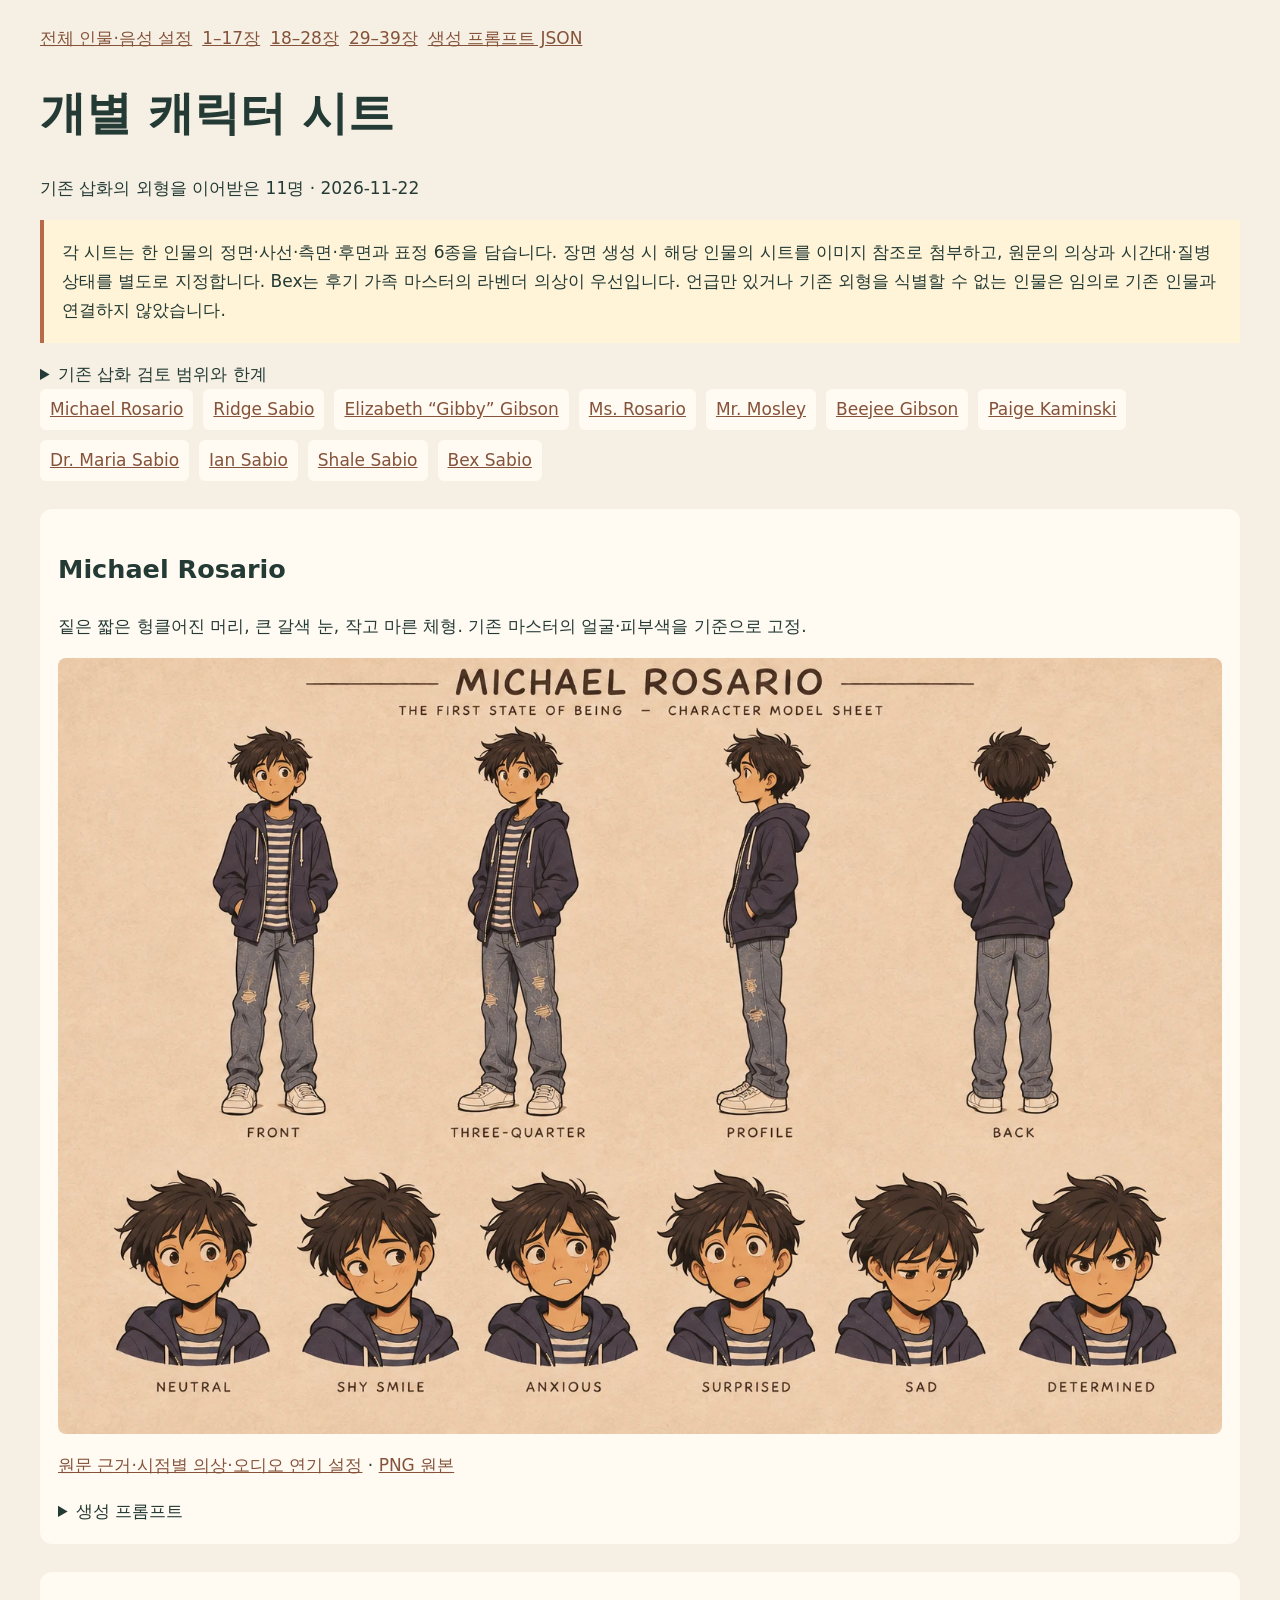
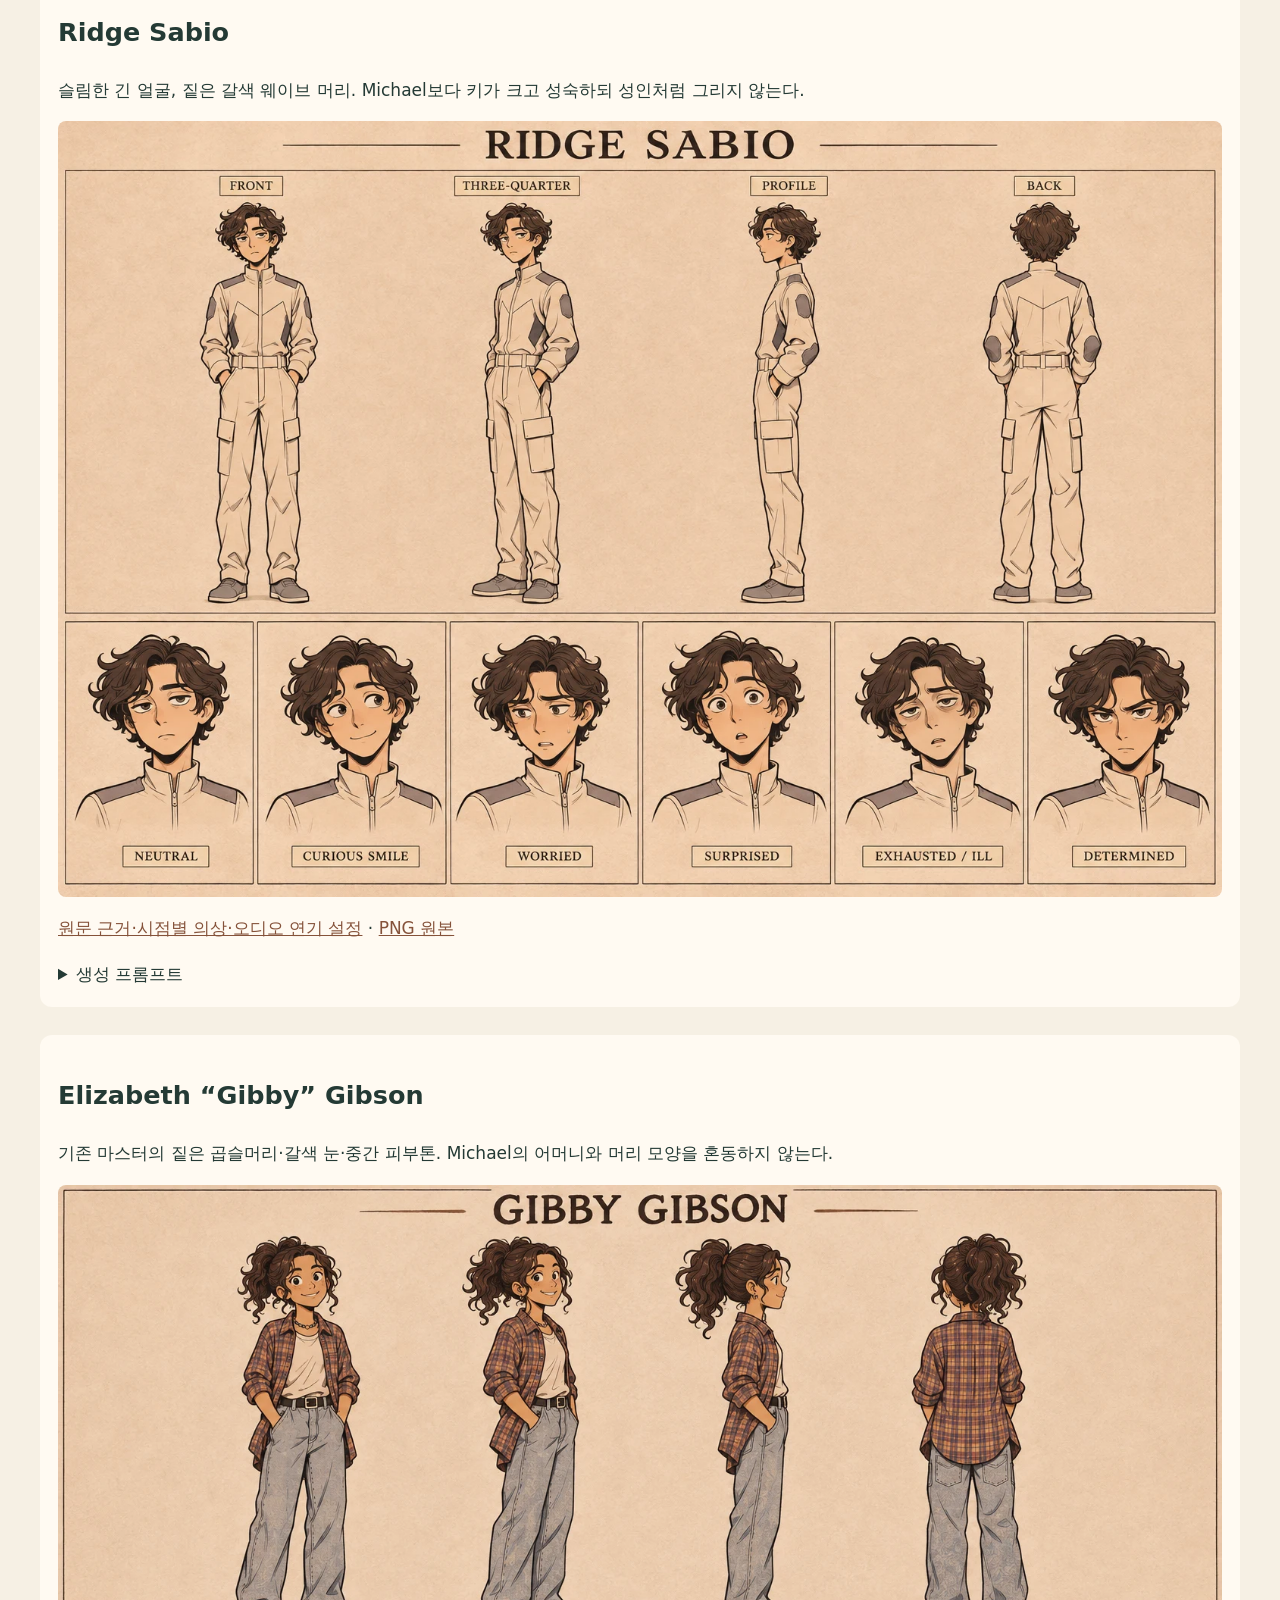
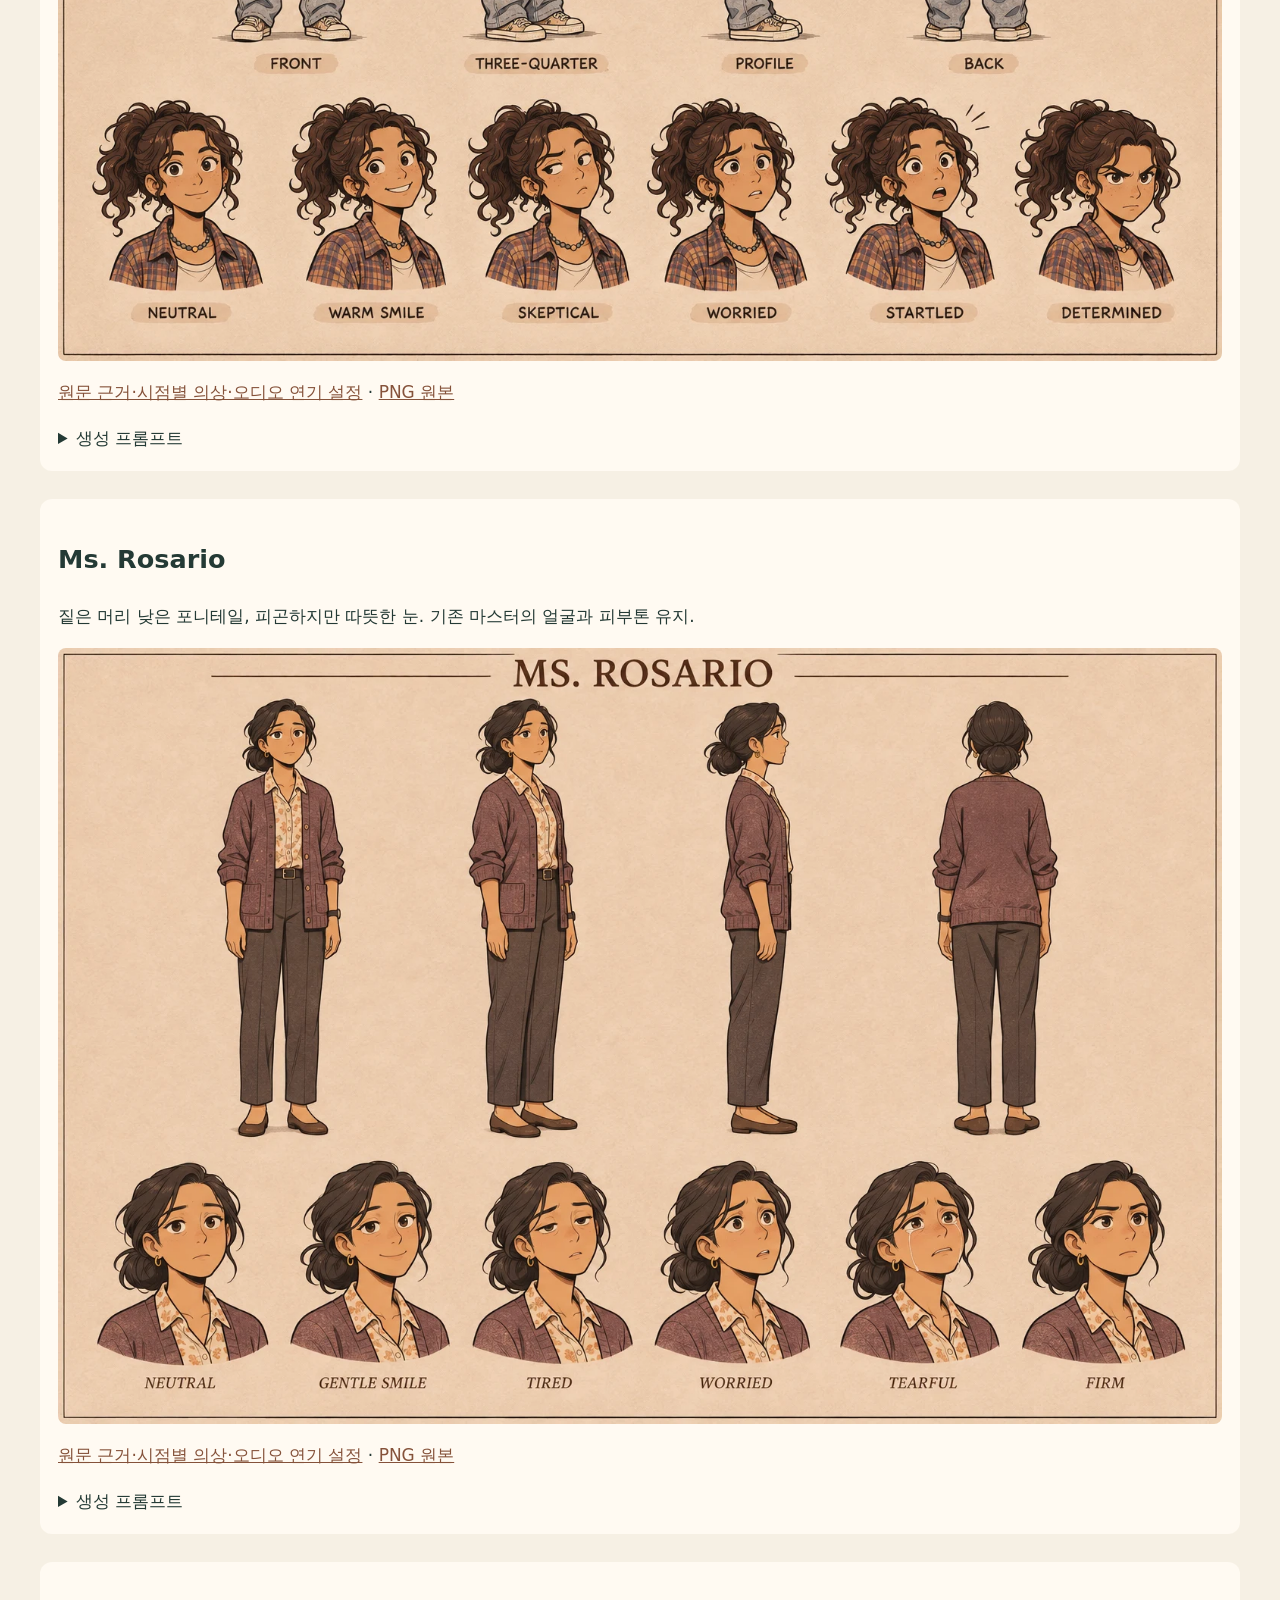
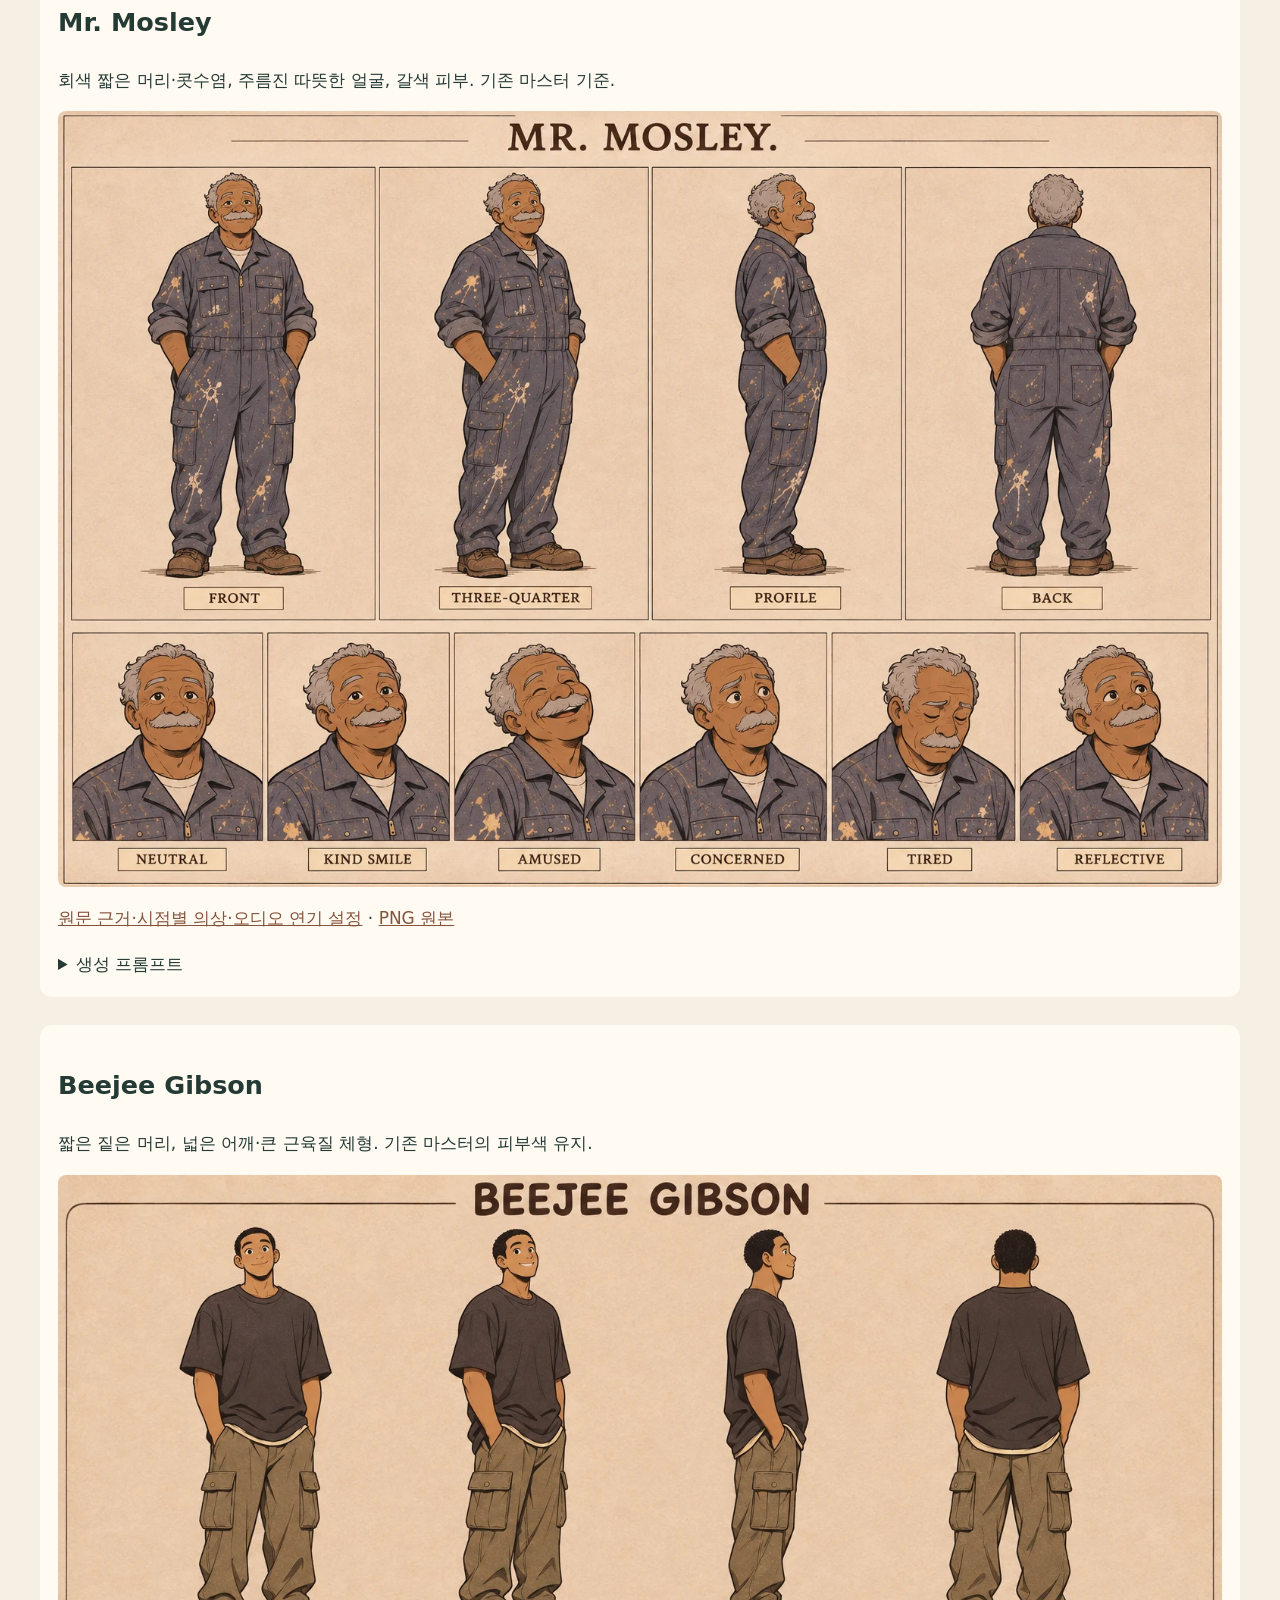
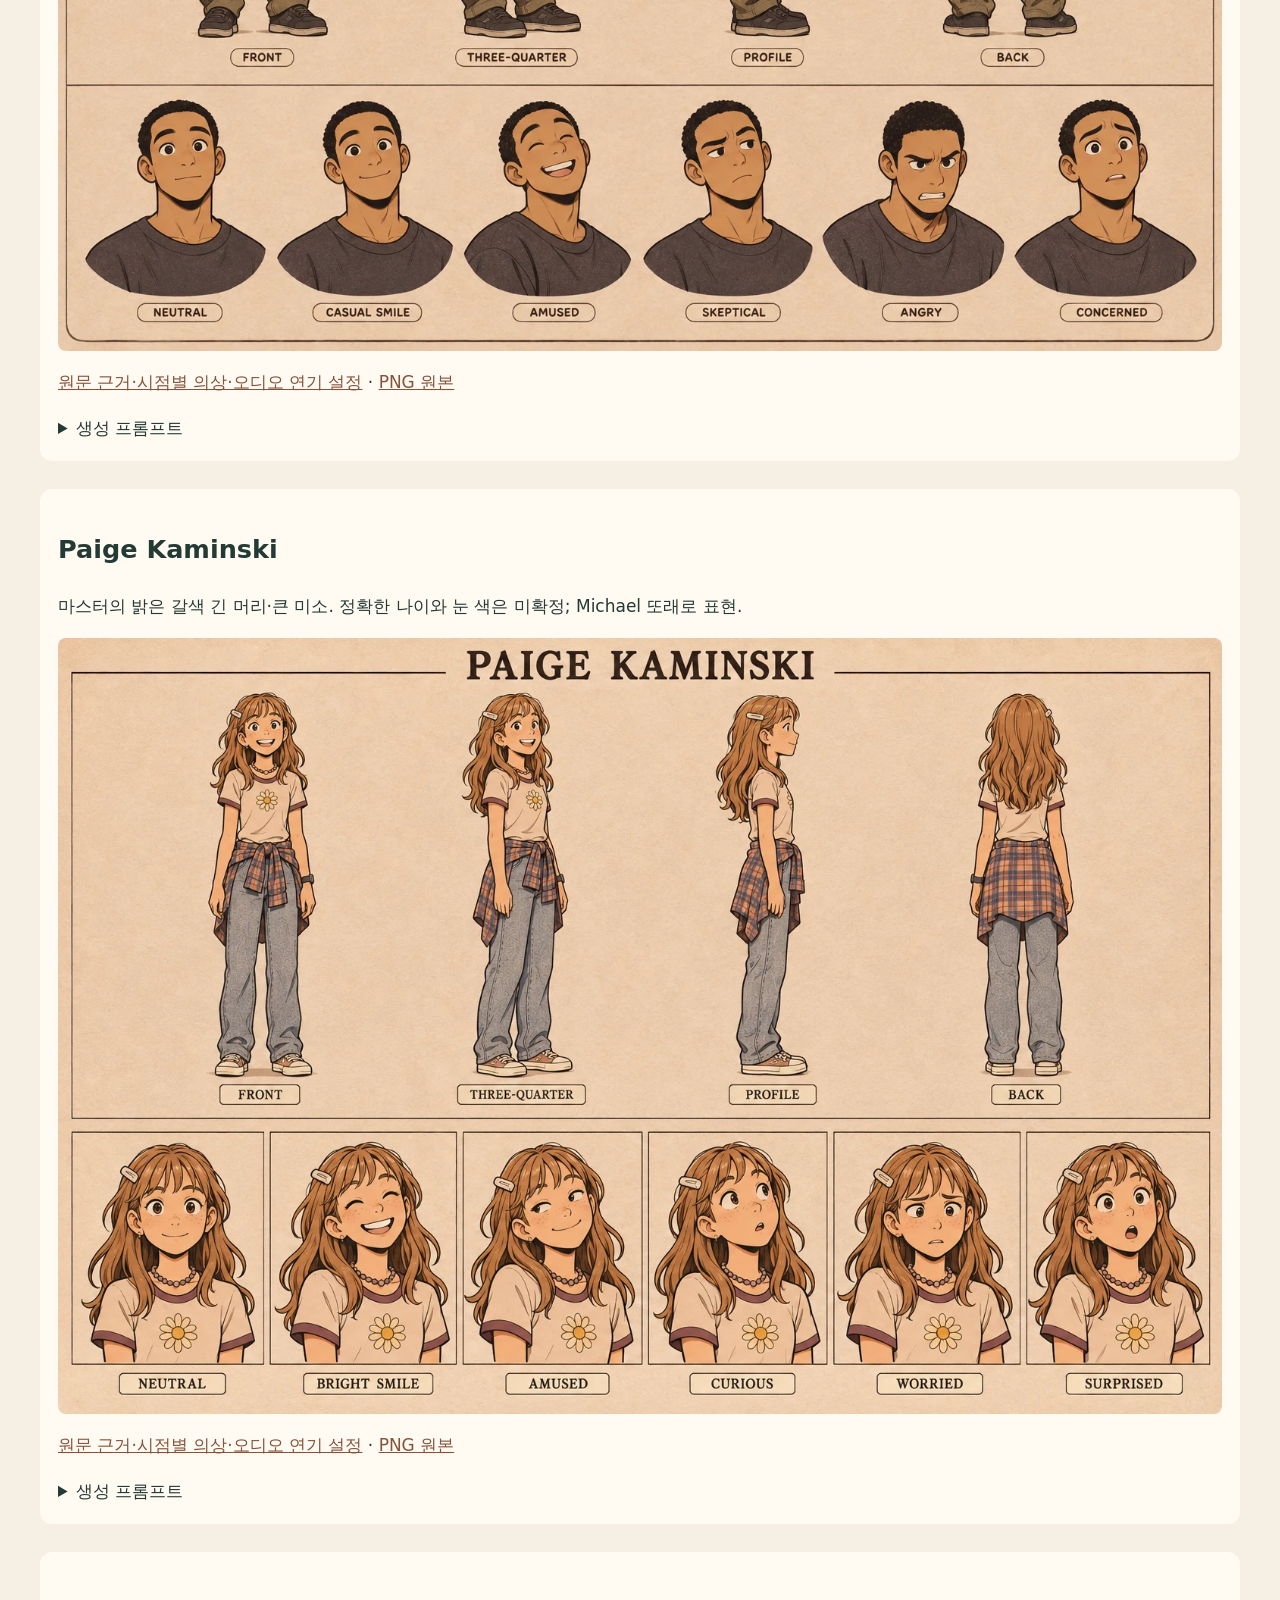
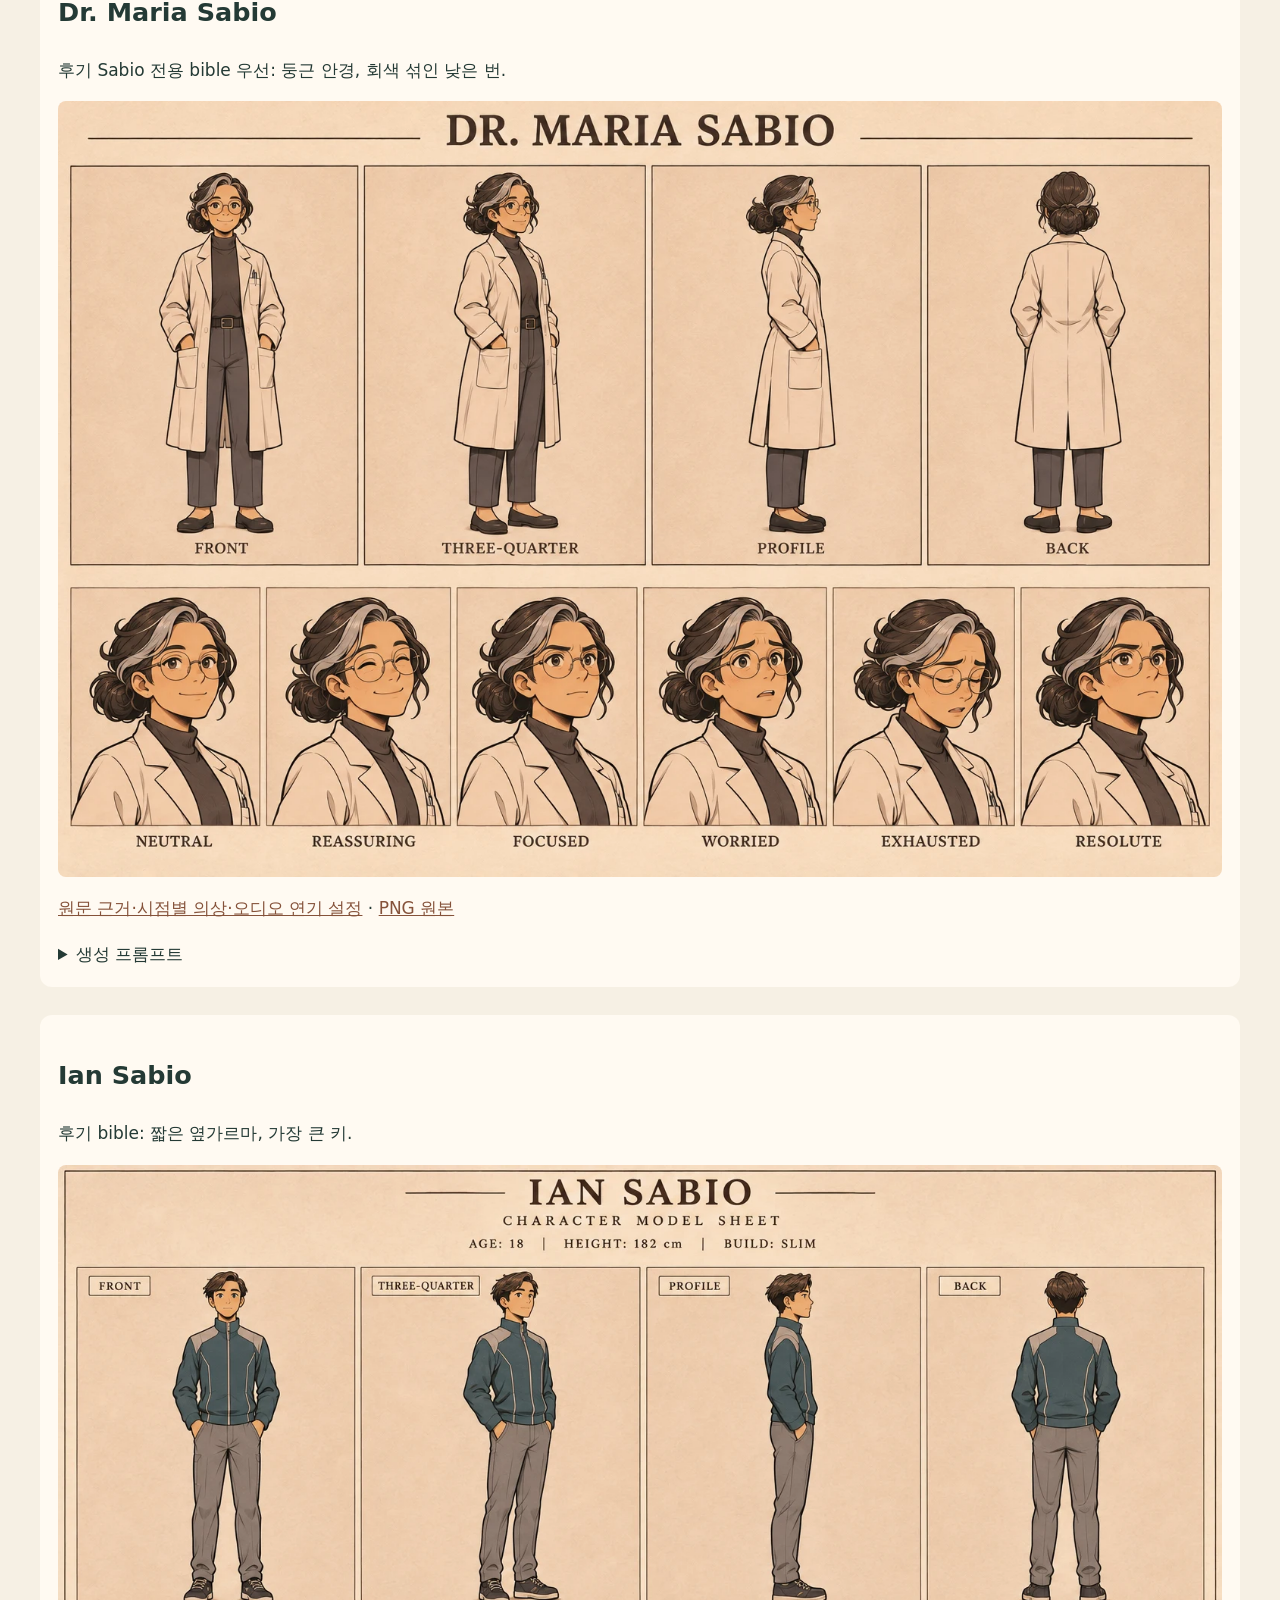
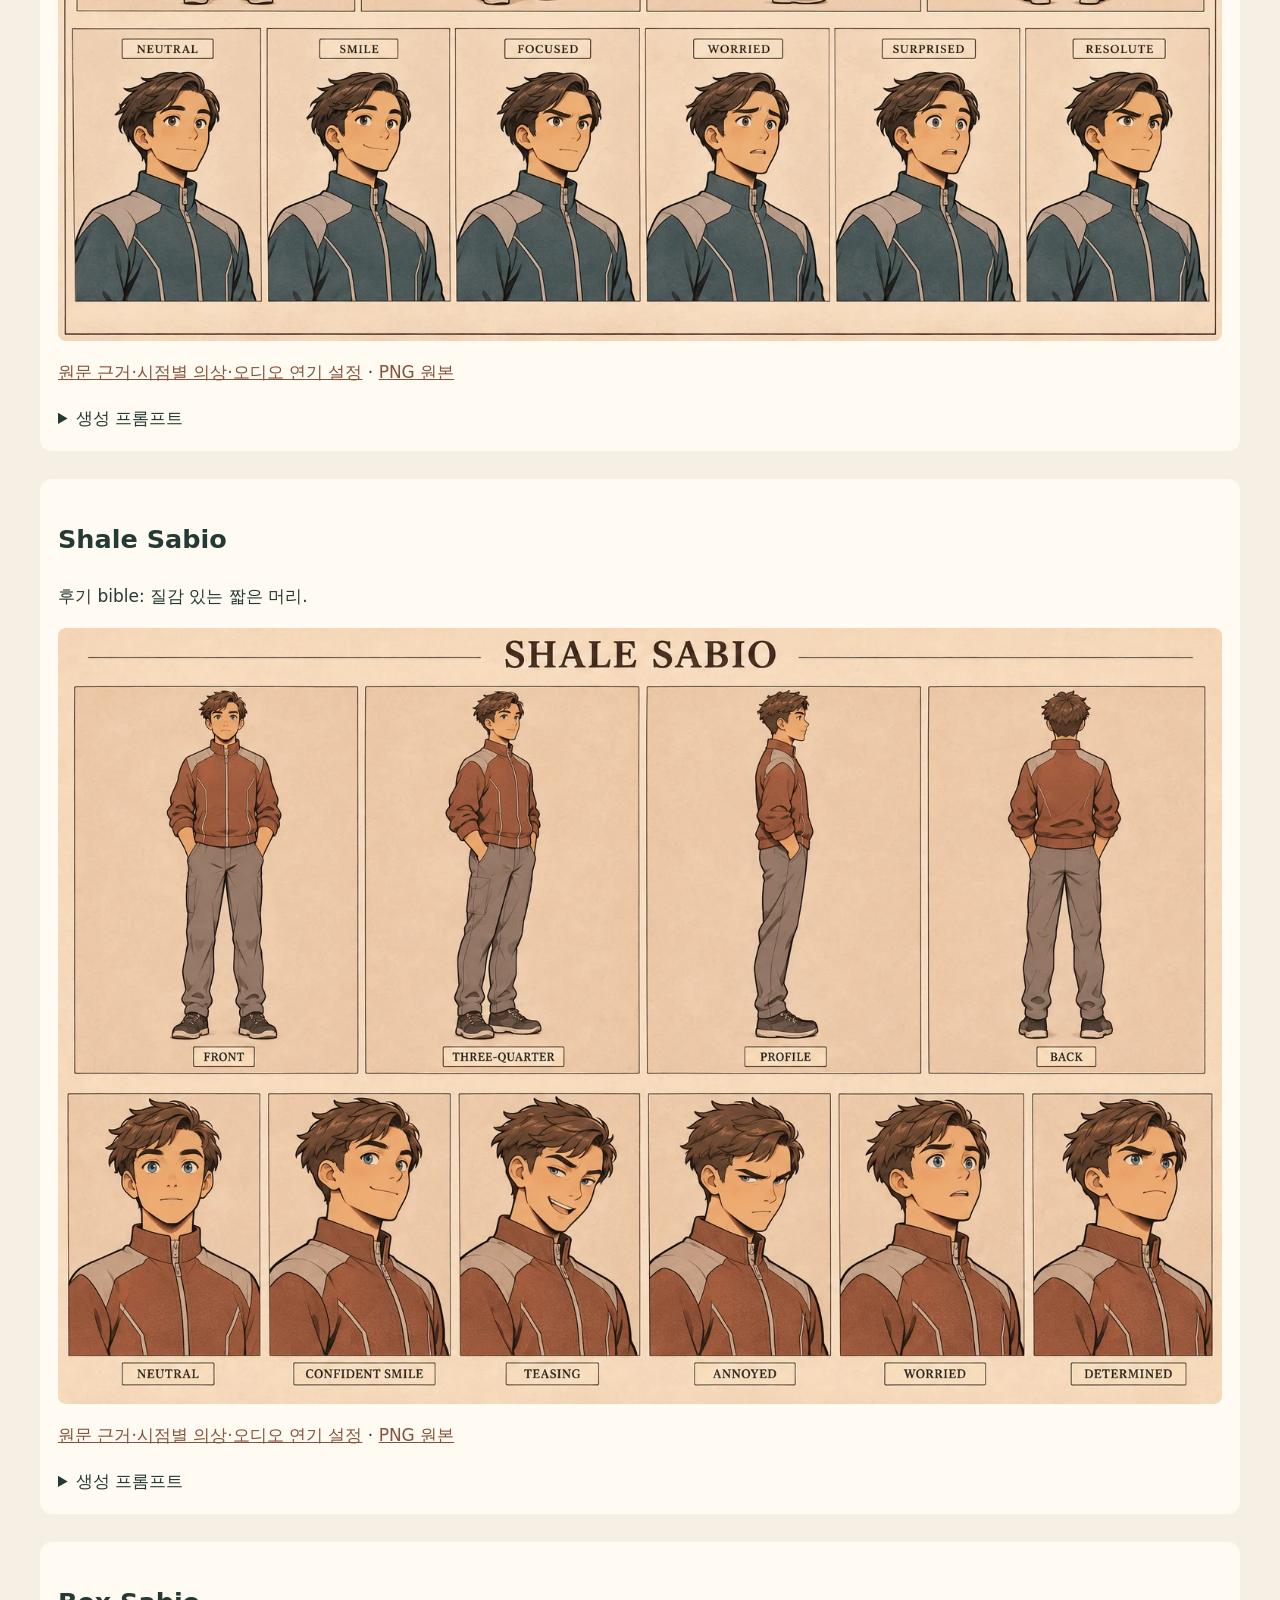
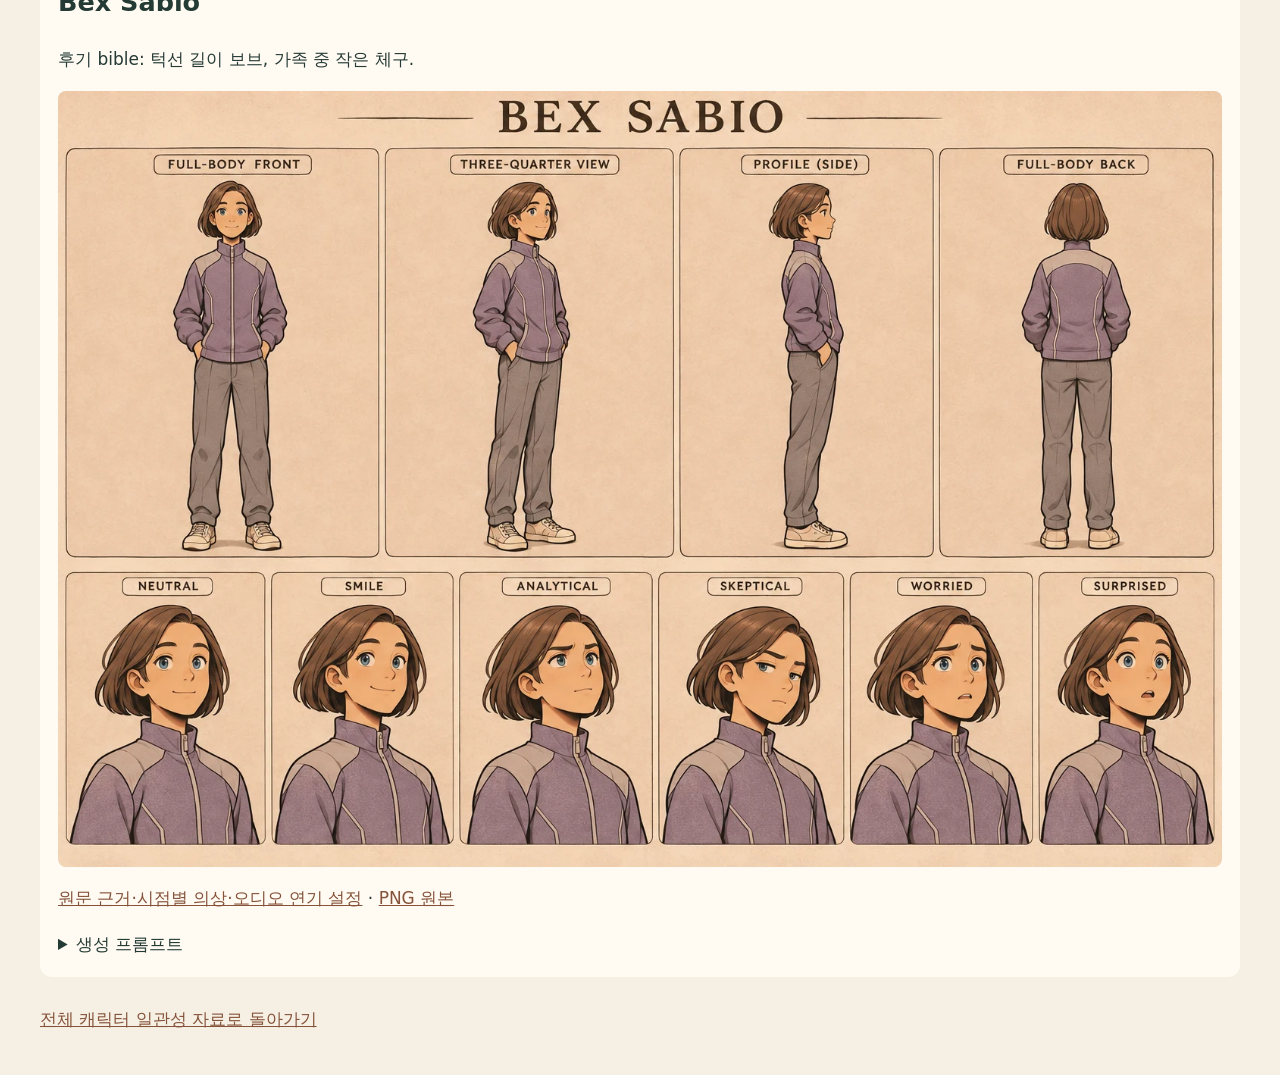
==== character-sheets.html @ 2f2772e2 "Add individual visual reference sheets for established illustrated cast" ====
<!doctype html><html lang="ko"><head><meta charset="utf-8"><meta name="viewport" content="width=device-width,initial-scale=1"><title>개별 캐릭터 시트 · The First State of Being</title><style>body{margin:0;background:#f6f0e4;color:#243a35;font:17px/1.7 system-ui,sans-serif}main{max-width:1200px;margin:auto;padding:24px 18px}nav{display:flex;flex-wrap:wrap;gap:10px}a{color:#85523a}h1{font-size:clamp(28px,5vw,46px);line-height:1.3}.notice{background:#fff4d7;padding:18px;border-left:4px solid #b76a49}.index a{padding:6px 10px;background:#fffaf2;border-radius:6px}article{margin:28px 0;padding:18px;background:#fffaf2;border-radius:12px;scroll-margin-top:20px}img{display:block;width:100%;height:auto;border-radius:8px}pre{white-space:pre-wrap;overflow-wrap:anywhere;font:14px/1.7 monospace}summary{cursor:pointer}article p{max-width:80ch}</style></head><body><main><nav><a href="characters.html">전체 인물·음성 설정</a><a href="index.html">1–17장</a><a href="https://kingspledu.github.io/the-first-state-of-being-18-28-reader/">18–28장</a><a href="https://kingspledu.github.io/the-first-state-of-being-29-38-reader/">29–39장</a><a href="character-sheets.json">생성 프롬프트 JSON</a></nav><h1>개별 캐릭터 시트</h1><p>기존 삽화의 외형을 이어받은 11명 · 2026-11-22</p><p class="notice">각 시트는 한 인물의 정면·사선·측면·후면과 표정 6종을 담습니다. 장면 생성 시 해당 인물의 시트를 이미지 참조로 첨부하고, 원문의 의상과 시간대·질병 상태를 별도로 지정합니다. Bex는 후기 가족 마스터의 라벤더 의상이 우선입니다. 언급만 있거나 기존 외형을 식별할 수 없는 인물은 임의로 기존 인물과 연결하지 않았습니다.</p><details><summary>기존 삽화 검토 범위와 한계</summary><p>18–28장과29–39장 자산의 그리드·마스터·개별 PNG를 축소 모음으로 검토하고, 9인 마스터와 Sabio 가족 마스터를 원본으로 확인했습니다. 작은 패널의 모든 세부와 원문 삽입 위치를 전수 검수했다는 뜻은 아닙니다. 이 페이지는 식별 가능한 기존 11명의 외형 기준을 정리합니다. 41개 인물/역할 전체의 이미지 시트가 완성된 것은 아닙니다.</p></details><nav class="index"><a href="#michael">Michael Rosario</a><a href="#ridge">Ridge Sabio</a><a href="#gibby">Elizabeth “Gibby” Gibson</a><a href="#rosario">Ms. Rosario</a><a href="#mosley">Mr. Mosley</a><a href="#beejee">Beejee Gibson</a><a href="#paige">Paige Kaminski</a><a href="#maria">Dr. Maria Sabio</a><a href="#ian">Ian Sabio</a><a href="#shale">Shale Sabio</a><a href="#bex">Bex Sabio</a></nav><article id="michael"><h2>Michael Rosario</h2><p>짙은 짧은 헝클어진 머리, 큰 갈색 눈, 작고 마른 체형. 기존 마스터의 얼굴·피부색을 기준으로 고정.</p><a href="assets/character-sheets/michael-v1.png"><img src="assets/character-sheets/michael-v1.webp" alt="Michael Rosario 캐릭터 시트" width="1536" height="1024" loading="lazy"></a><p><a href="characters.html#michael">원문 근거·시점별 의상·오디오 연기 설정</a> · <a href="assets/character-sheets/michael-v1.png">PNG 원본</a></p><details><summary>생성 프롬프트</summary><pre>Create an individual production CHARACTER MODEL SHEET for MICHAEL ROSARIO from The First State of Being. Reference image is the EXISTING illustrated cast master: copy ONLY the boy at top left, preserving exactly his face, warm skin tone, messy short dark brown hair, large brown eyes, small slim 12-year-old proportions, navy open hoodie over cream/navy horizontal striped tee, worn blue jeans and white sneakers. Do not copy any other character. Warm paper background, clear rounded dark ink lines, restrained warm pastel graphic novel colors, subtle paper grain exactly matching reference, no photorealism. Landscape professional sheet: upper row four equally scaled FULL BODY turnaround views front, three-quarter, profile, back; lower row six head expressions neutral, shy smile, anxious, surprised, sad, determined. Same single boy consistent across all ten drawings; keep all feet and hair inside canvas, ample margins. Small accurate heading MICHAEL ROSARIO and small view labels only. No story scenes, no speech balloons, no other person, no props obscuring anatomy. Clean separated layout without grid lines crossing figures.</pre></details></article><article id="ridge"><h2>Ridge Sabio</h2><p>슬림한 긴 얼굴, 짙은 갈색 웨이브 머리. Michael보다 키가 크고 성숙하되 성인처럼 그리지 않는다.</p><a href="assets/character-sheets/ridge-v1.png"><img src="assets/character-sheets/ridge-v1.webp" alt="Ridge Sabio 캐릭터 시트" width="1536" height="1024" loading="lazy"></a><p><a href="characters.html#ridge">원문 근거·시점별 의상·오디오 연기 설정</a> · <a href="assets/character-sheets/ridge-v1.png">PNG 원본</a></p><details><summary>생성 프롬프트</summary><pre>Individual character model sheet RIDGE SABIO. Reference image cast master: ONLY top middle boy is Ridge. Preserve his exact long narrow teenage face, brown eyes, wavy dark brown ear-length hair, slim16-year-old172cm proportions and warm light skin. Cream high-neck zipped future jumpsuit with dark grey shoulder and elbow patches, belt and cargo pockets, simple grey shoes. Match reference warm paper ink/pastel graphic novel style. Landscape sheet, four full body front/three-quarter/profile/back views across top all same scale entire feet visible; six bust expressions neutral, curious smile, worried, surprised, exhausted/ill, determined below. Same single character in all views. Heading RIDGE SABIO, small view labels. No other people, no props, ample clear margins, no lines crossing drawings. Do not copy Michael's small child's face. Ill expression changes pallor/eyelids only not facial structure.</pre></details></article><article id="gibby"><h2>Elizabeth “Gibby” Gibson</h2><p>기존 마스터의 짙은 곱슬머리·갈색 눈·중간 피부톤. Michael의 어머니와 머리 모양을 혼동하지 않는다.</p><a href="assets/character-sheets/gibby-v1.png"><img src="assets/character-sheets/gibby-v1.webp" alt="Elizabeth “Gibby” Gibson 캐릭터 시트" width="1536" height="1024" loading="lazy"></a><p><a href="characters.html#gibby">원문 근거·시점별 의상·오디오 연기 설정</a> · <a href="assets/character-sheets/gibby-v1.png">PNG 원본</a></p><details><summary>생성 프롬프트</summary><pre>Individual character model sheet ELIZABETH 'GIBBY' GIBSON. Reference cast master: use ONLY top-right girl. Preserve exact warm medium tan skin, brown eyes, dark voluminous curly high ponytail with loose face framing curls,16-year-old slim teenage proportions, friendly expressive face. Rust/brown plaid open overshirt rolled sleeves over cream tee, high-waisted blue jeans black belt, small beaded necklace and small earrings, simple canvas shoes. Same reference warm paper clean dark ink pastel middle-grade graphic novel style. Landscape sheet upper row4full body views FRONT,THREE-QUARTER,PROFILE,BACK all at same scale feet fully visible. Lower row6bust expressions NEUTRAL,WARM SMILE,SKEPTICAL,WORRIED,STARTLED,DETERMINED. Same single person consistent across all views. Heading GIBBY GIBSON. No other people/story scenes, ample margins, no grid lines crossing bodies. Don't give her Rosario's low bun or Paige's straight hair.</pre></details></article><article id="rosario"><h2>Ms. Rosario</h2><p>짙은 머리 낮은 포니테일, 피곤하지만 따뜻한 눈. 기존 마스터의 얼굴과 피부톤 유지.</p><a href="assets/character-sheets/rosario-v1.png"><img src="assets/character-sheets/rosario-v1.webp" alt="Ms. Rosario 캐릭터 시트" width="1536" height="1024" loading="lazy"></a><p><a href="characters.html#rosario">원문 근거·시점별 의상·오디오 연기 설정</a> · <a href="assets/character-sheets/rosario-v1.png">PNG 원본</a></p><details><summary>생성 프롬프트</summary><pre>Individual production character model sheet MS. ROSARIO. Use ONLY middle-left mother in reference cast master. Exact same warm skin, dark hair low loose bun with swept strands, warm tired brown eyes, gentle slender adult face, small gold hoop earrings, burgundy cardigan rolled sleeves over cream floral blouse, charcoal trousers black belt, practical brown flats. Preserve face and age, don't turn her elderly or into Gibby. Reference warm paper clear ink pastel graphic novel style. Landscape: top4full-body front,three-quarter,profile,back all same scale feet visible; bottom6head expressions neutral,gentle smile,tired,worried,tearful,firm. Same one person throughout. Heading MS. ROSARIO. Ample margins no overlapping drawings,no other people,no scene backgrounds.</pre></details></article><article id="mosley"><h2>Mr. Mosley</h2><p>회색 짧은 머리·콧수염, 주름진 따뜻한 얼굴, 갈색 피부. 기존 마스터 기준.</p><a href="assets/character-sheets/mosley-v1.png"><img src="assets/character-sheets/mosley-v1.webp" alt="Mr. Mosley 캐릭터 시트" width="1536" height="1024" loading="lazy"></a><p><a href="characters.html#mosley">원문 근거·시점별 의상·오디오 연기 설정</a> · <a href="assets/character-sheets/mosley-v1.png">PNG 원본</a></p><details><summary>생성 프롬프트</summary><pre>Individual character model sheet MR. MOSLEY. Use ONLY elderly man middle-center of reference cast master. Preserve exact warm brown skin, short curly grey hair, thick grey moustache, kindly lined round face, stocky older man's build. Grey-blue work coveralls rolled to forearms and scattered dried beige paint stains, practical brown work shoes. Same warm paper clean ink pastel middle-grade graphic novel style as reference. Landscape professional sheet top4full-body FRONT,THREE-QUARTER,PROFILE,BACK same scale feet visible; bottom6bust expressions NEUTRAL,KIND SMILE,AMUSED,CONCERNED,TIRED,REFLECTIVE. Same one man all views, consistent age face hair workwear. Heading MR. MOSLEY. No scene,no other people,no medical props,ample margins.</pre></details></article><article id="beejee"><h2>Beejee Gibson</h2><p>짧은 짙은 머리, 넓은 어깨·큰 근육질 체형. 기존 마스터의 피부색 유지.</p><a href="assets/character-sheets/beejee-v1.png"><img src="assets/character-sheets/beejee-v1.webp" alt="Beejee Gibson 캐릭터 시트" width="1536" height="1024" loading="lazy"></a><p><a href="characters.html#beejee">원문 근거·시점별 의상·오디오 연기 설정</a> · <a href="assets/character-sheets/beejee-v1.png">PNG 원본</a></p><details><summary>생성 프롬프트</summary><pre>Individual character model sheet BEEJEE GIBSON. Copy ONLY middle-right young man in reference cast master:19-year-old broad muscular build, medium brown skin, short very dark close-cut hair, brown eyes, strong neck, friendly rounded face. Oversized charcoal T-shirt with cream undershirt hem, olive cargo pants, dark casual shoes. Preserve exact existing illustration face and proportions; must be broader than slim Ridge. Same warm paper clear rounded ink pastel graphic novel style. Landscape upper4full-body front,three-quarter,profile,back same scale feet visible; lower6bust expressions neutral,casual smile,amused,skeptical,angry,concerned. One identical character across all views. Heading BEEJEE GIBSON,small view labels,ample margins,no other people,no story background.</pre></details></article><article id="paige"><h2>Paige Kaminski</h2><p>마스터의 밝은 갈색 긴 머리·큰 미소. 정확한 나이와 눈 색은 미확정; Michael 또래로 표현.</p><a href="assets/character-sheets/paige-v1.png"><img src="assets/character-sheets/paige-v1.webp" alt="Paige Kaminski 캐릭터 시트" width="1536" height="1024" loading="lazy"></a><p><a href="characters.html#paige">원문 근거·시점별 의상·오디오 연기 설정</a> · <a href="assets/character-sheets/paige-v1.png">PNG 원본</a></p><details><summary>생성 프롬프트</summary><pre>Individual character model sheet PAIGE KAMINSKI. Use ONLY bottom-left girl in reference cast master. Preserve exact freckled light warm skin, long light-brown hair with bangs and small pale hair clip, large eyes, cheerful open smile, slender young seventh-grade proportions (Michael's peer; NOT adult). Cream daisy ringer T-shirt with burgundy collar/sleeve edges, checked shirt tied round waist, blue jeans,beaded necklace,simple canvas shoes. Reference warm paper clear ink pastel graphic novel style. Landscape upper4full-body front,three-quarter,profile,back same scale feet visible; lower6bust neutral,bright smile,amused,curious,worried,surprised. Same one girl throughout. Heading PAIGE KAMINSKI small labels ample margins,no other person,no story background. Don't give her Gibby's curly ponytail.</pre></details></article><article id="maria"><h2>Dr. Maria Sabio</h2><p>후기 Sabio 전용 bible 우선: 둥근 안경, 회색 섞인 낮은 번.</p><a href="assets/character-sheets/maria-v1.png"><img src="assets/character-sheets/maria-v1.webp" alt="Dr. Maria Sabio 캐릭터 시트" width="1536" height="1024" loading="lazy"></a><p><a href="characters.html#maria">원문 근거·시점별 의상·오디오 연기 설정</a> · <a href="assets/character-sheets/maria-v1.png">PNG 원본</a></p><details><summary>생성 프롬프트</summary><pre>Individual production character model sheet DR. MARIA SABIO. Reference is existing Sabio family master: copy ONLY top row Maria. Exactly preserve52-year-old slender162cm adult woman,warm light skin,brown eyes,round thin glasses,dark brown hair with distinctive grey forelock in low bun,lined gentle academic face. White lab coat over charcoal turtleneck,grey trousers black belt,black flats. Same warm paper ink pastel graphic novel style. Landscape upper4full-body FRONT,THREE-QUARTER,PROFILE,BACK at same scale feet visible; lower6bust NEUTRAL,REASSURING,FOCUSED,WORRIED,EXHAUSTED,RESOLUTE. Same single woman all views. Heading DR. MARIA SABIO. Keep glasses and grey streak all views,don't borrow Ms.Rosario face. No other people,no scene,ample margins.</pre></details></article><article id="ian"><h2>Ian Sabio</h2><p>후기 bible: 짧은 옆가르마, 가장 큰 키.</p><a href="assets/character-sheets/ian-v1.png"><img src="assets/character-sheets/ian-v1.webp" alt="Ian Sabio 캐릭터 시트" width="1536" height="1024" loading="lazy"></a><p><a href="characters.html#ian">원문 근거·시점별 의상·오디오 연기 설정</a> · <a href="assets/character-sheets/ian-v1.png">PNG 원본</a></p><details><summary>생성 프롬프트</summary><pre>Individual production character model sheet IAN SABIO. Reference family master: use ONLY SECOND ROW young man. Preserve exact18-year-old182cm tall slim build,light warm skin,brown eyes,short neatly side-parted brown hair,calm slender face. Teal high-neck zip research jacket with light grey shoulder panels,pale piping,grey trousers,dark low shoes. Same warm paper clean ink pastel graphic novel style. Landscape top4full-body FRONT,THREE-QUARTER,PROFILE,BACK same scale entire feet visible; bottom6bust NEUTRAL,SMILE,FOCUSED,WORRIED,SURPRISED,RESOLUTE. Same single Ian all10drawings,don't give him Ridge's longer waves or Shale's blue eyes/rust jacket. Heading IAN SABIO,small view labels,ample margins,no other people,no scene.</pre></details></article><article id="shale"><h2>Shale Sabio</h2><p>후기 bible: 질감 있는 짧은 머리.</p><a href="assets/character-sheets/shale-v1.png"><img src="assets/character-sheets/shale-v1.webp" alt="Shale Sabio 캐릭터 시트" width="1536" height="1024" loading="lazy"></a><p><a href="characters.html#shale">원문 근거·시점별 의상·오디오 연기 설정</a> · <a href="assets/character-sheets/shale-v1.png">PNG 원본</a></p><details><summary>생성 프롬프트</summary><pre>Individual production character model sheet SHALE SABIO. Reference Sabio family master: copy ONLY THIRD ROW young man. Preserve exact17-year-old181cm slim teenage build,warm light skin,BLUE eyes,short textured tousled brown hair,more energetic angular face than Ian. Rust orange high-neck zipped research jacket lightgrey shoulder panels/piping,grey trousers,dark shoes. Same existing warm paper clean ink pastel graphic novel style. Landscape upper4full-body front,three-quarter,profile,back at same scale all feet visible; lower6bust neutral,confident smile,teasing,annoyed,worried,determined. Heading SHALE SABIO smalllabels amplemargins,no other people,no scenes. Same one person across all views. Don't turn hair into Ridge's long waves or eyesbrown or jacket teal.</pre></details></article><article id="bex"><h2>Bex Sabio</h2><p>후기 bible: 턱선 길이 보브, 가족 중 작은 체구.</p><a href="assets/character-sheets/bex-v1.png"><img src="assets/character-sheets/bex-v1.webp" alt="Bex Sabio 캐릭터 시트" width="1536" height="1024" loading="lazy"></a><p><a href="characters.html#bex">원문 근거·시점별 의상·오디오 연기 설정</a> · <a href="assets/character-sheets/bex-v1.png">PNG 원본</a></p><details><summary>생성 프롬프트</summary><pre>Individual production character model sheet BEX SABIO. Reference Sabio family master: copy ONLY FOURTH/BOTTOM ROW character. Preserve exact14-year-old148cm small slender nonbinary teenager,light warm skin,BLUE eyes,chin-length straight brown bob parted to side,soft youthful face. Lavender high-neck zip research jacket with light grey shoulder panels,pale piping,grey trousers,cream low sneakers. Same reference warm paper rounded dark ink pastel graphic novel style. Landscape top4full-body FRONT,THREE-QUARTER,PROFILE,BACK same scale all feet visible; bottom6bust NEUTRAL,SMILE,ANALYTICAL,SKEPTICAL,WORRIED,SURPRISED. Same one person across all views,don't adultify,don't add gender stereotypes,don't substitute early white jumpsuit. Heading BEX SABIO,small view labels,ample margins,no other people or scenes.</pre></details></article><p><a href="characters.html">전체 캐릭터 일관성 자료로 돌아가기</a></p></main></body></html>
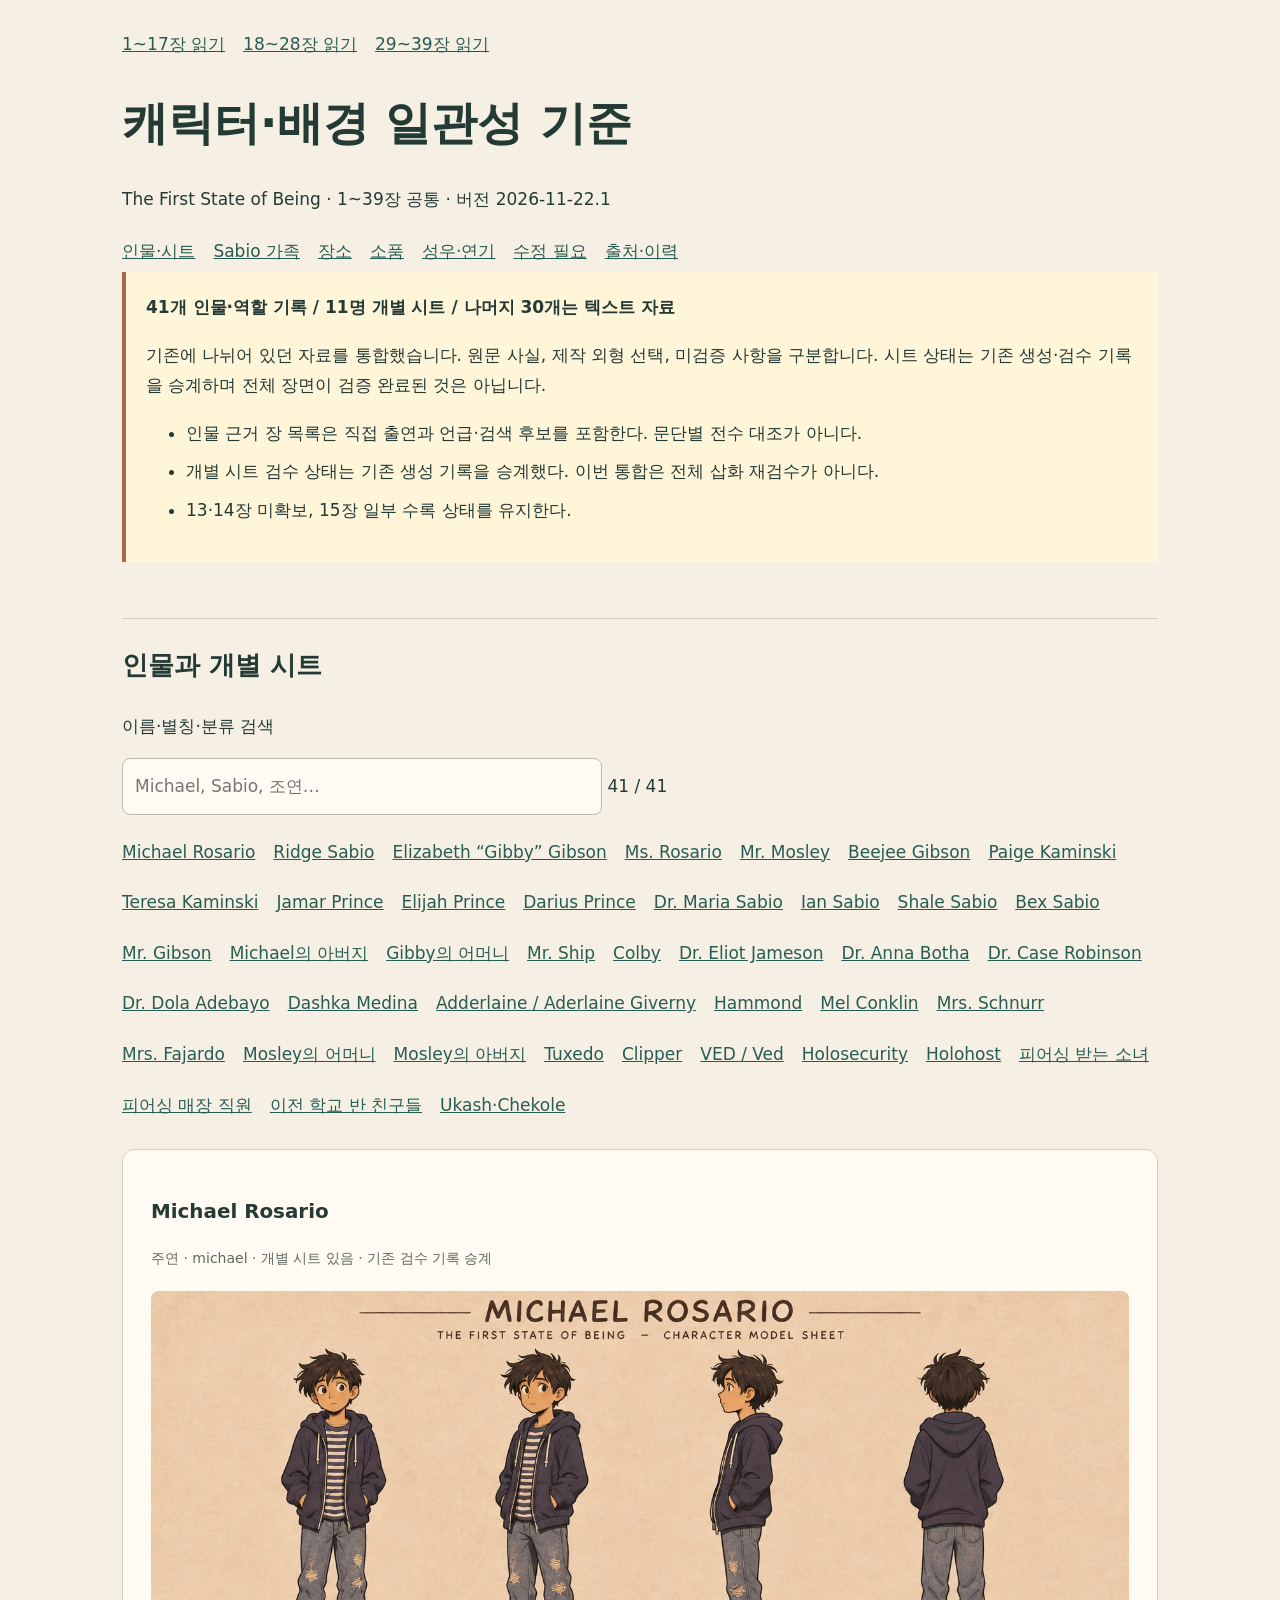
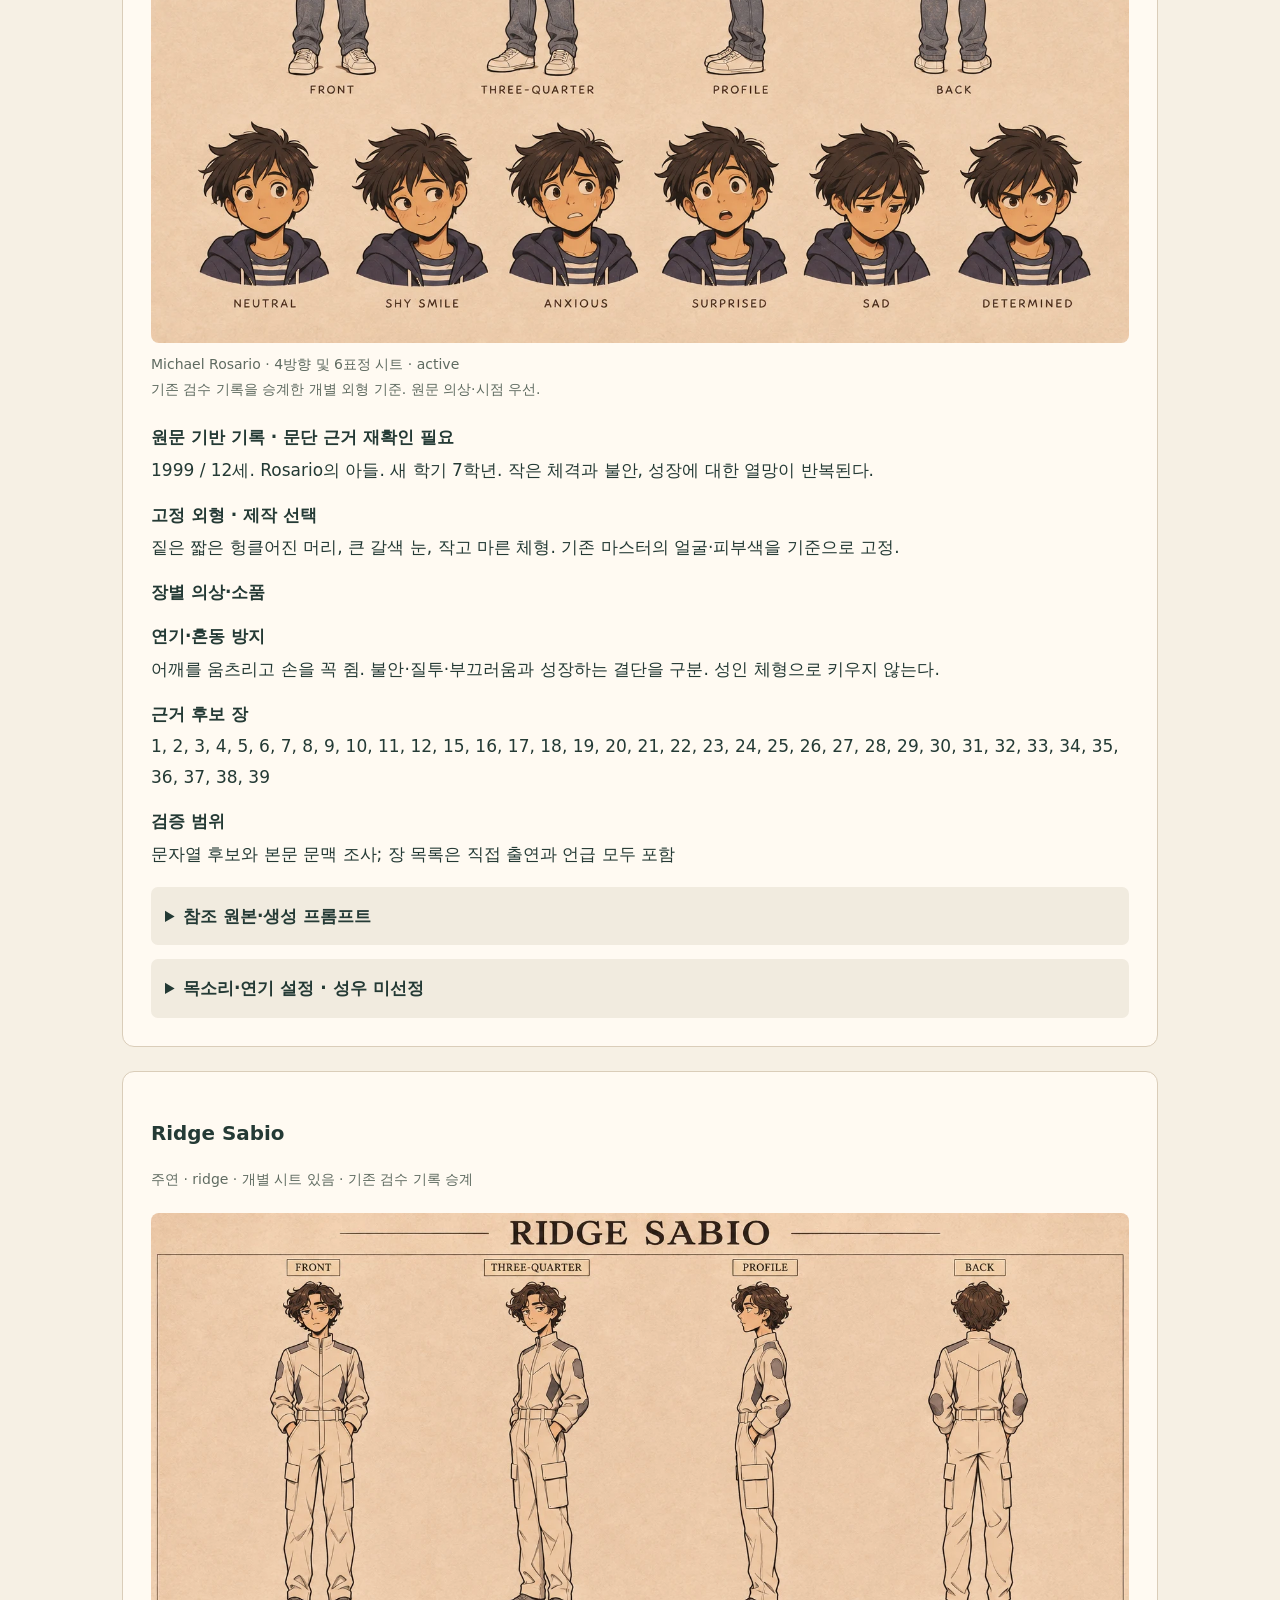
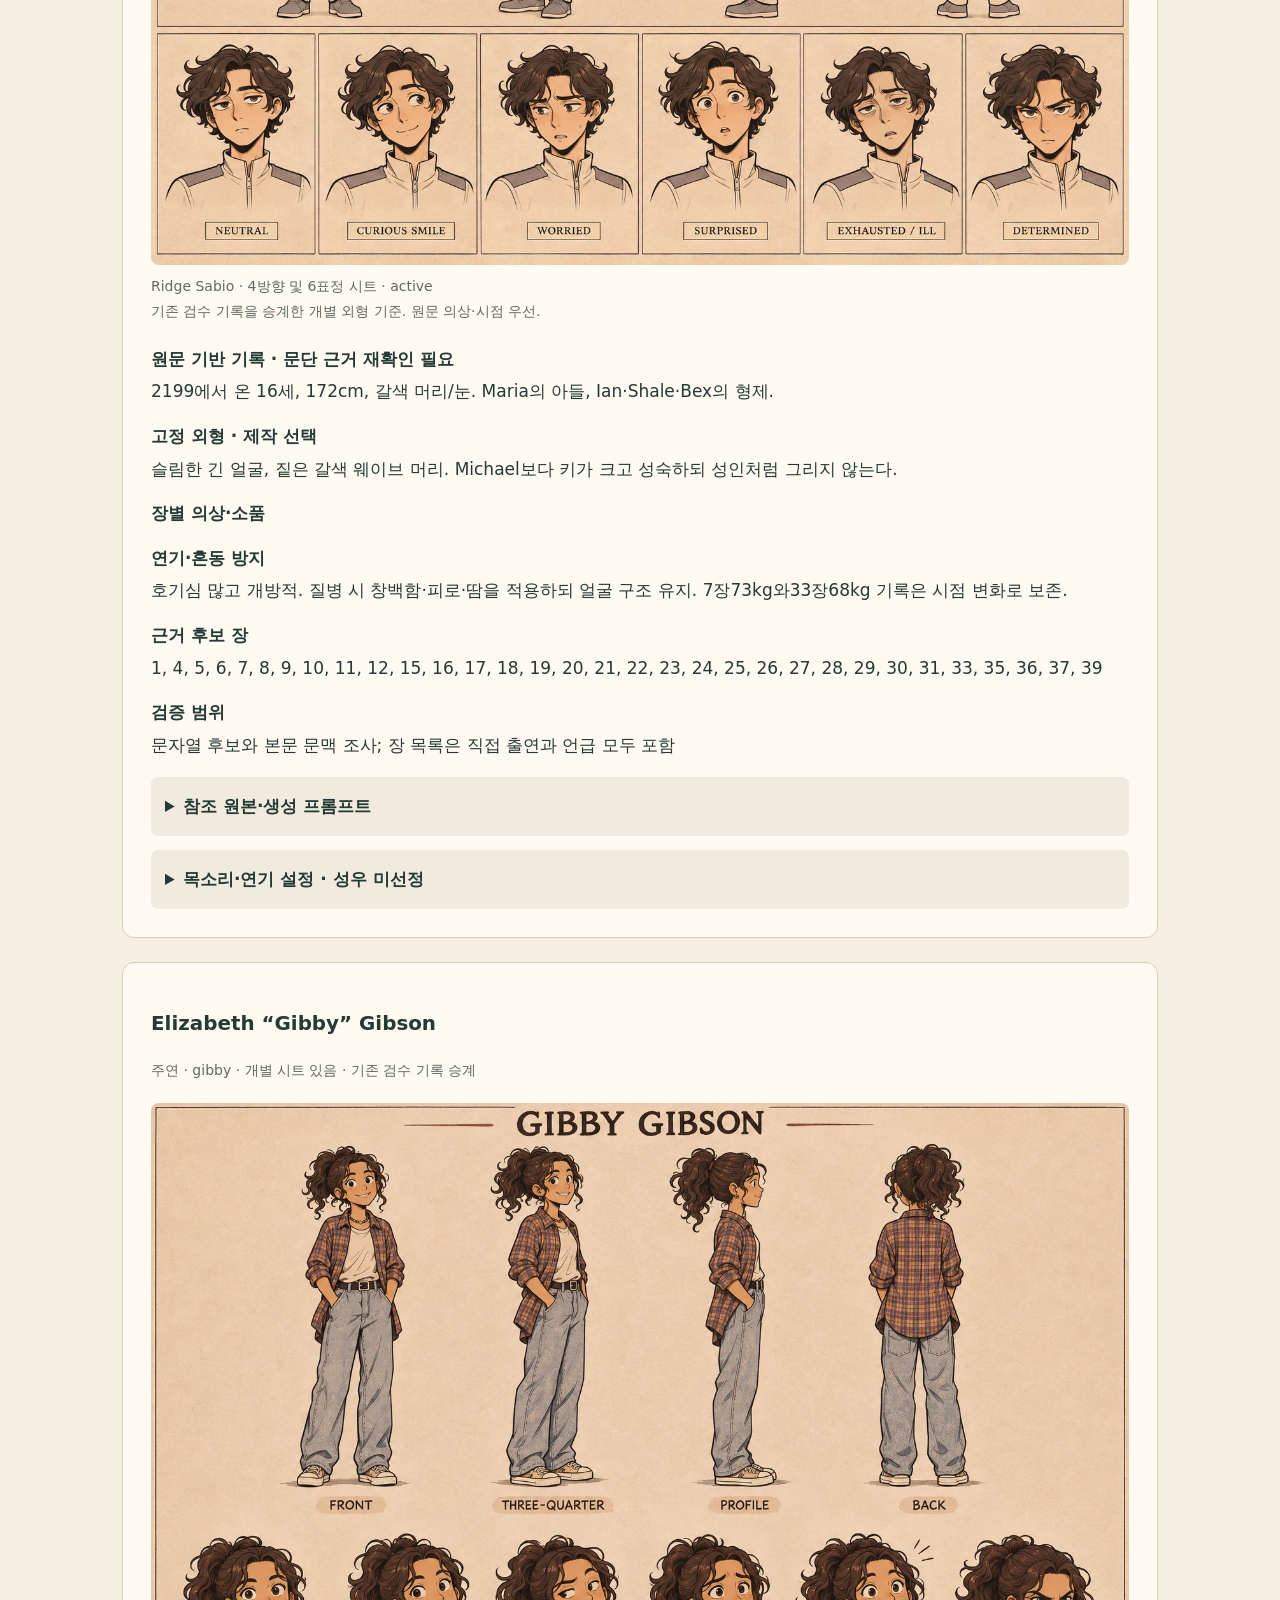
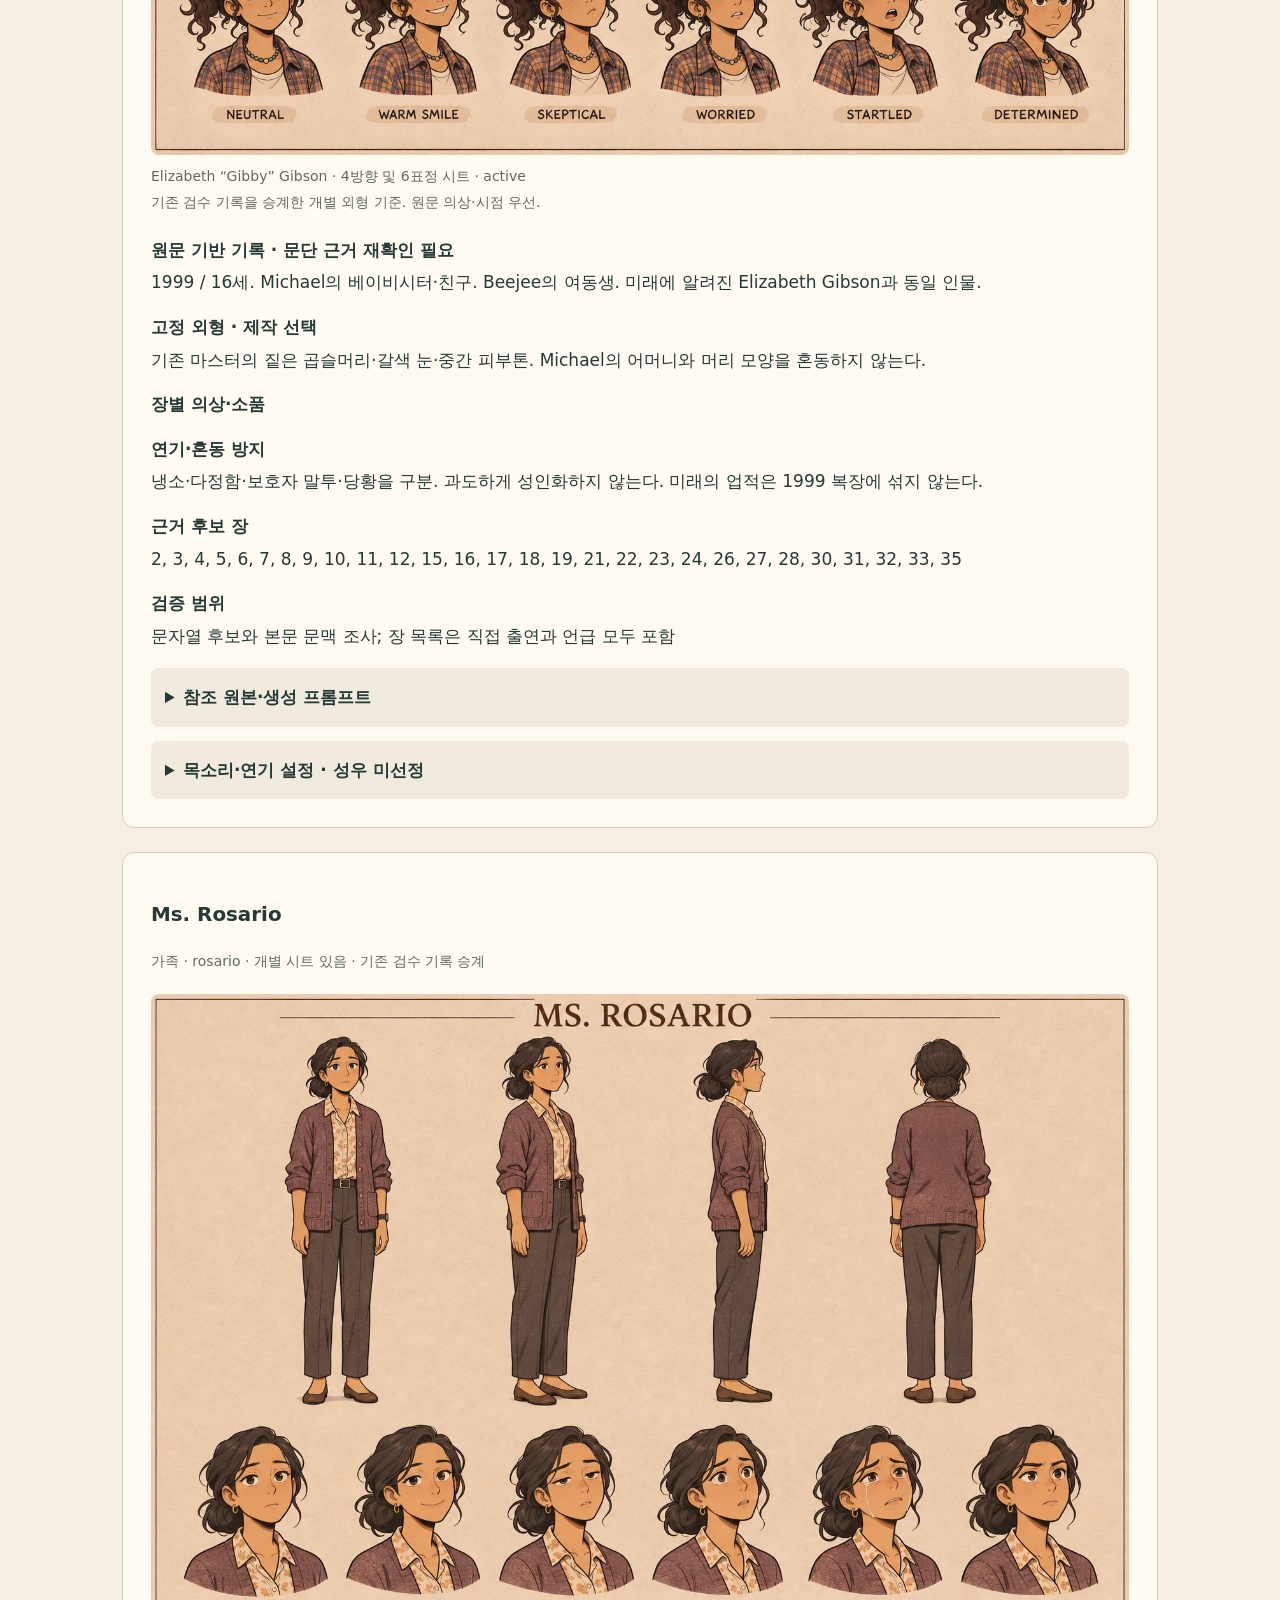
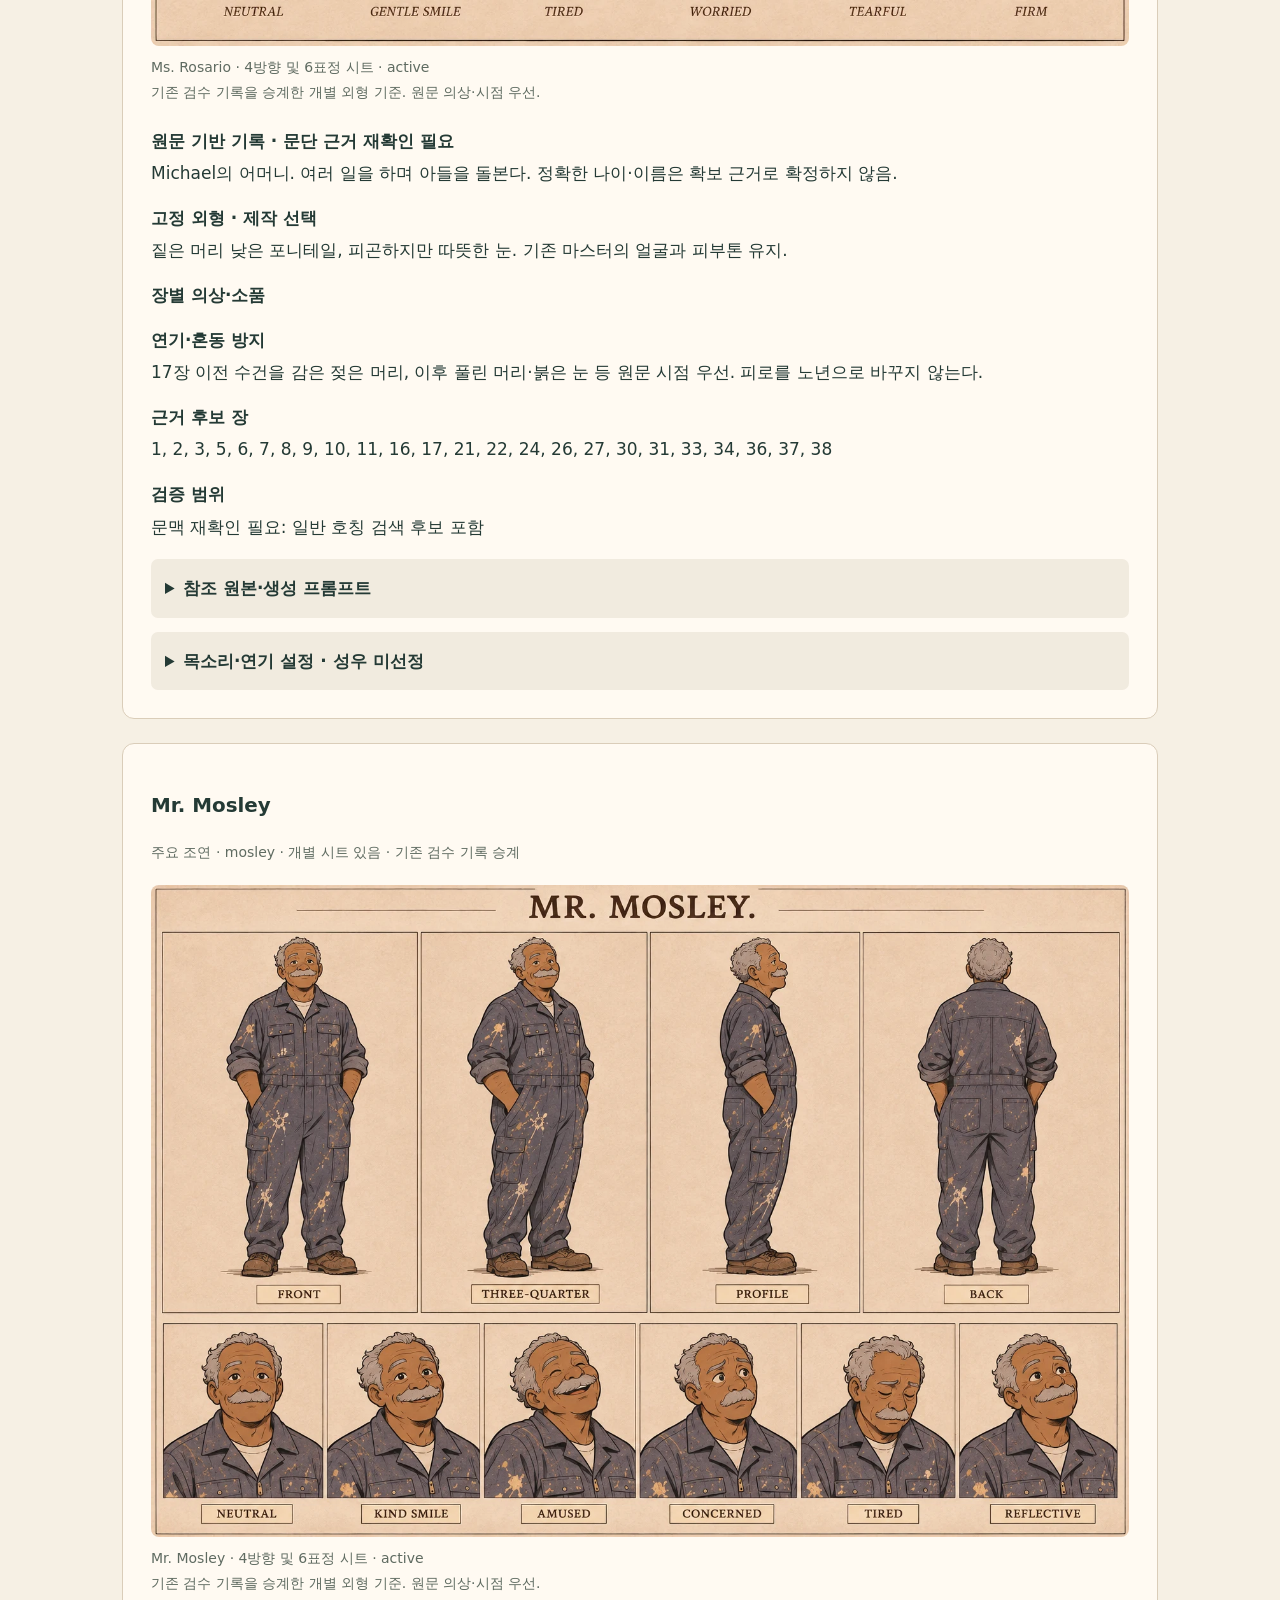
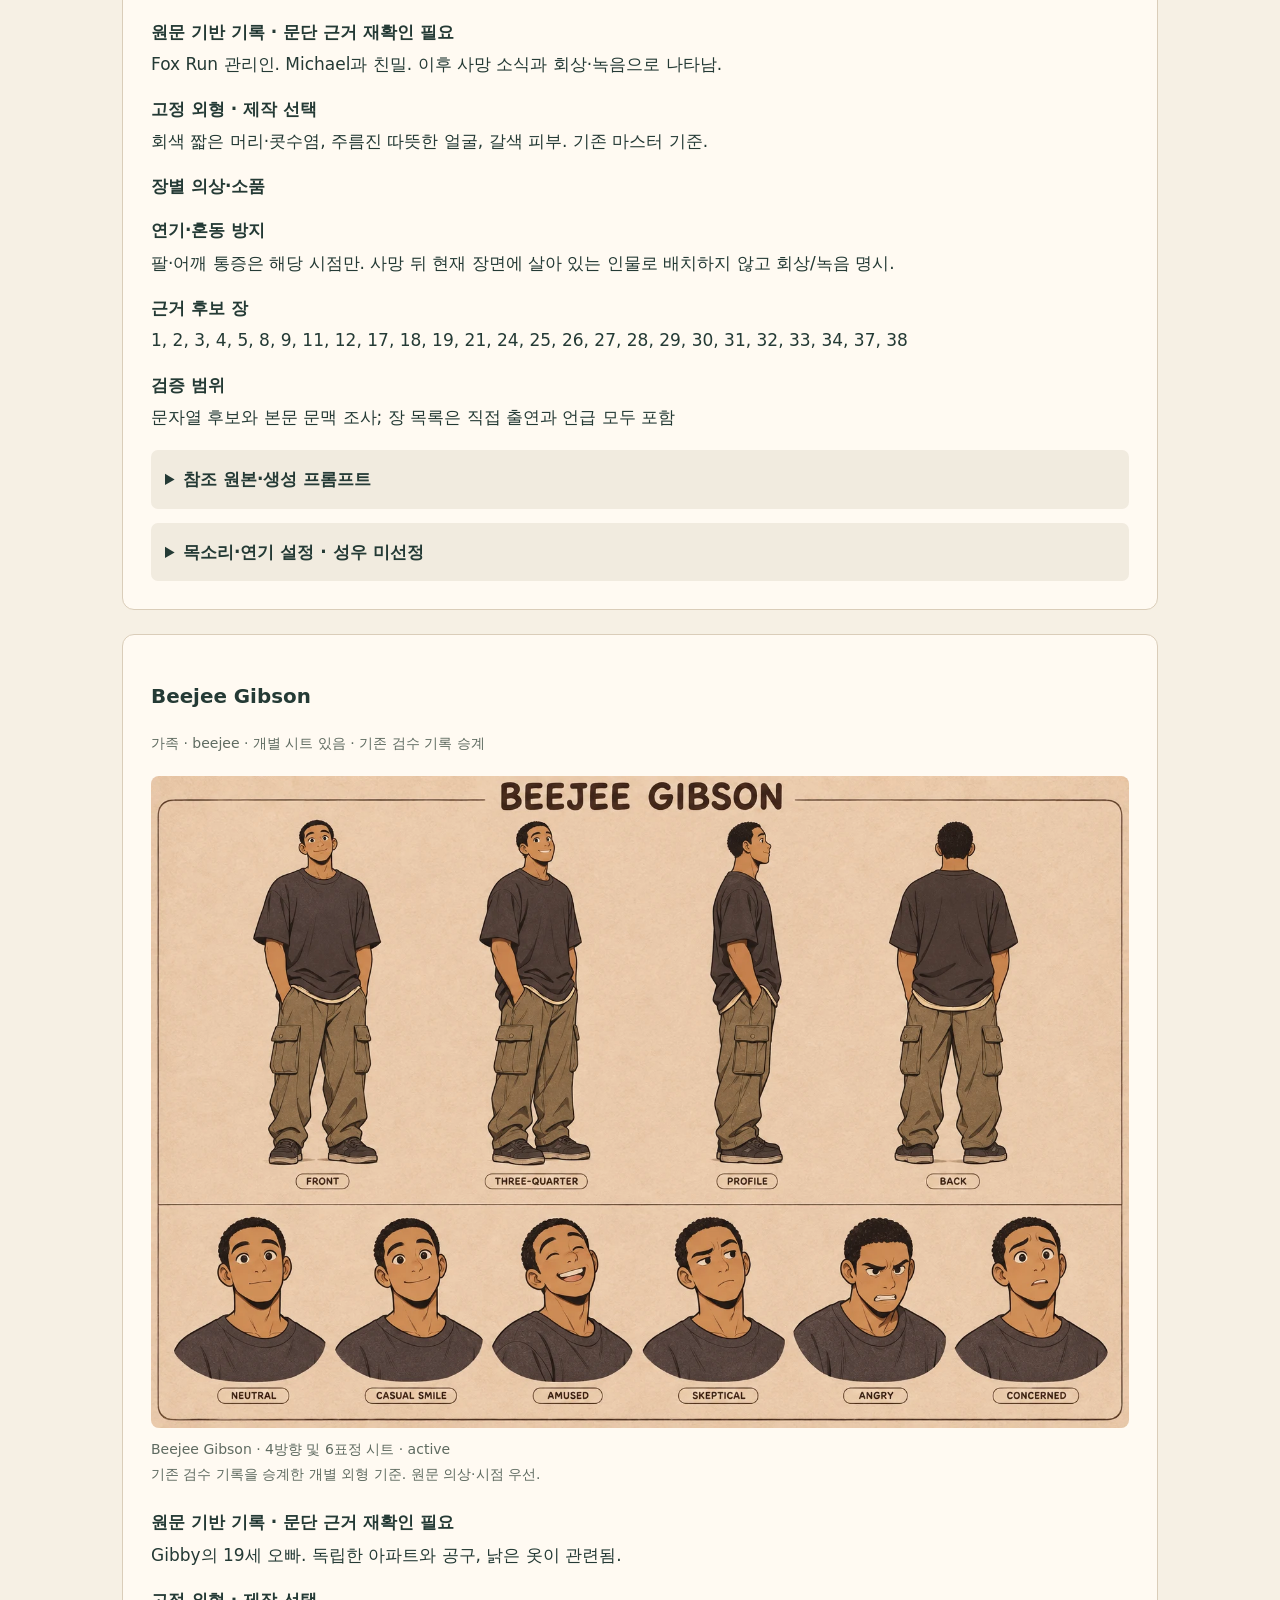
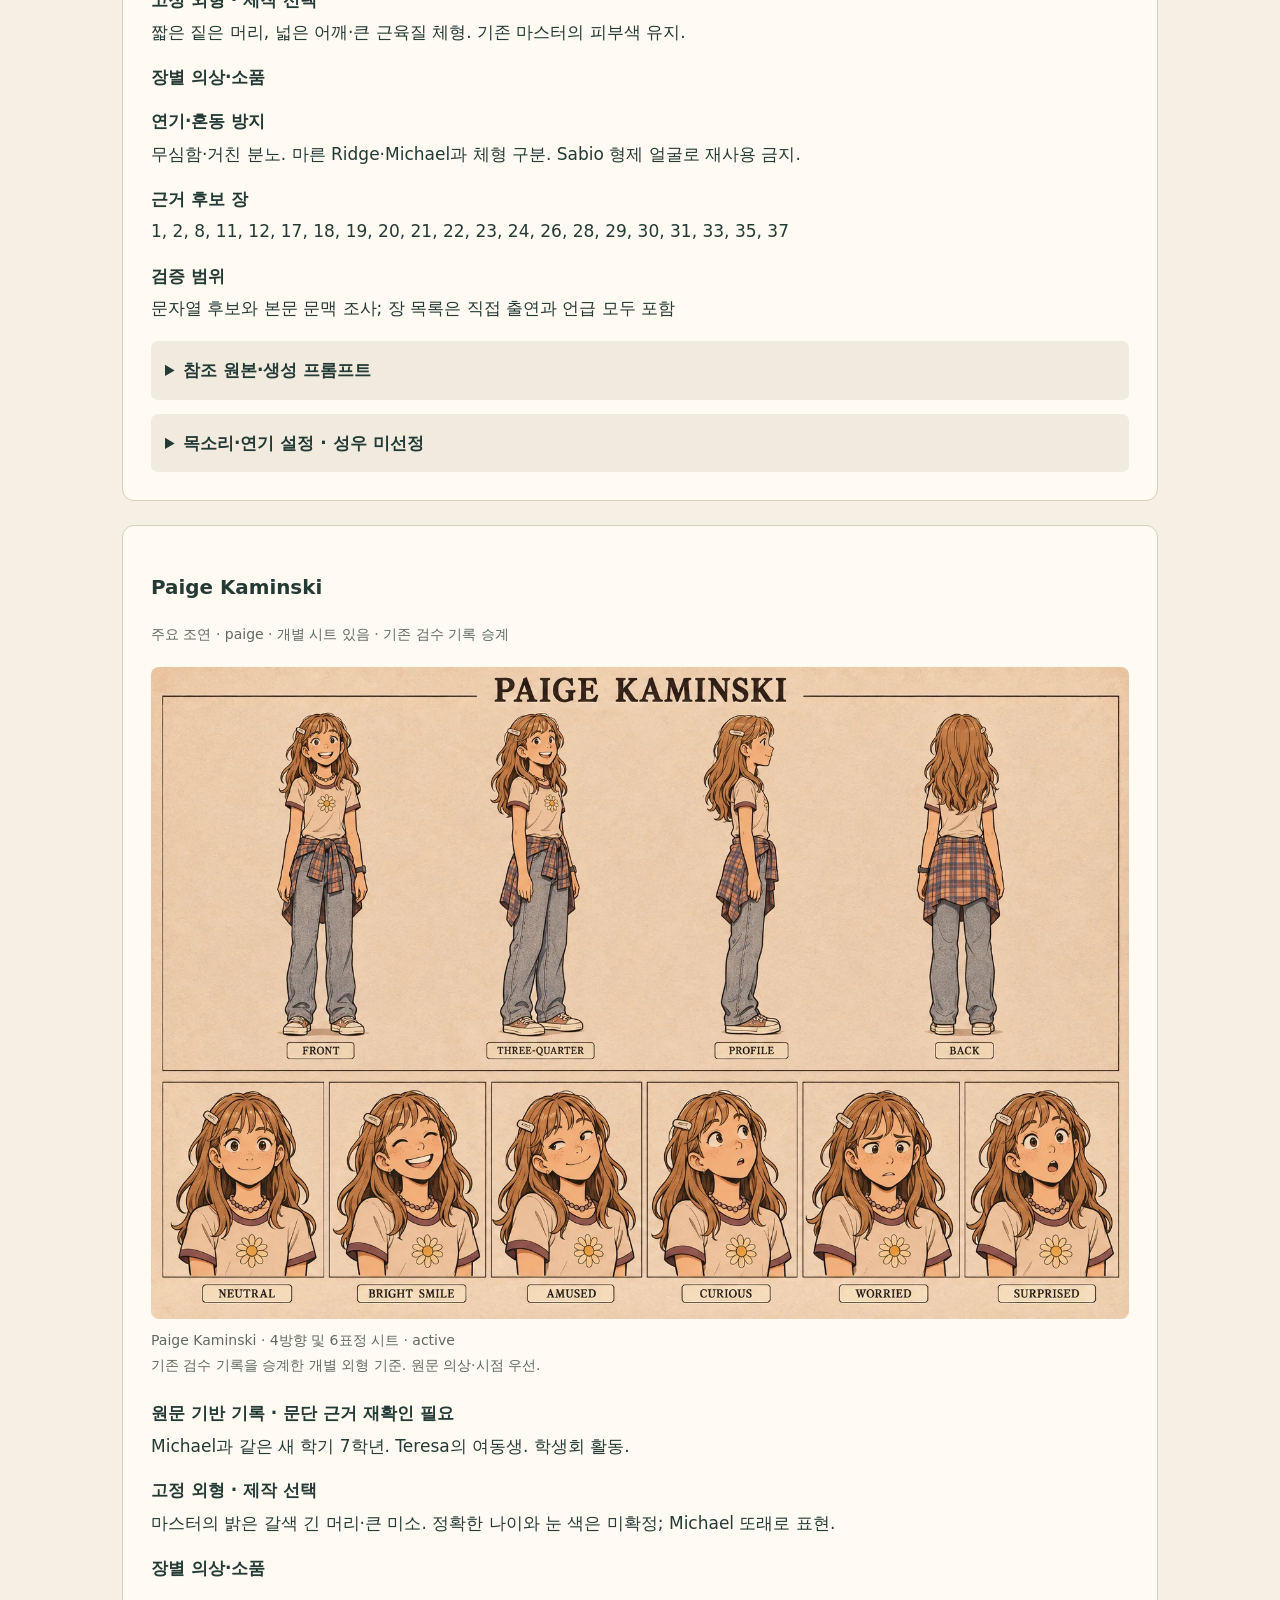
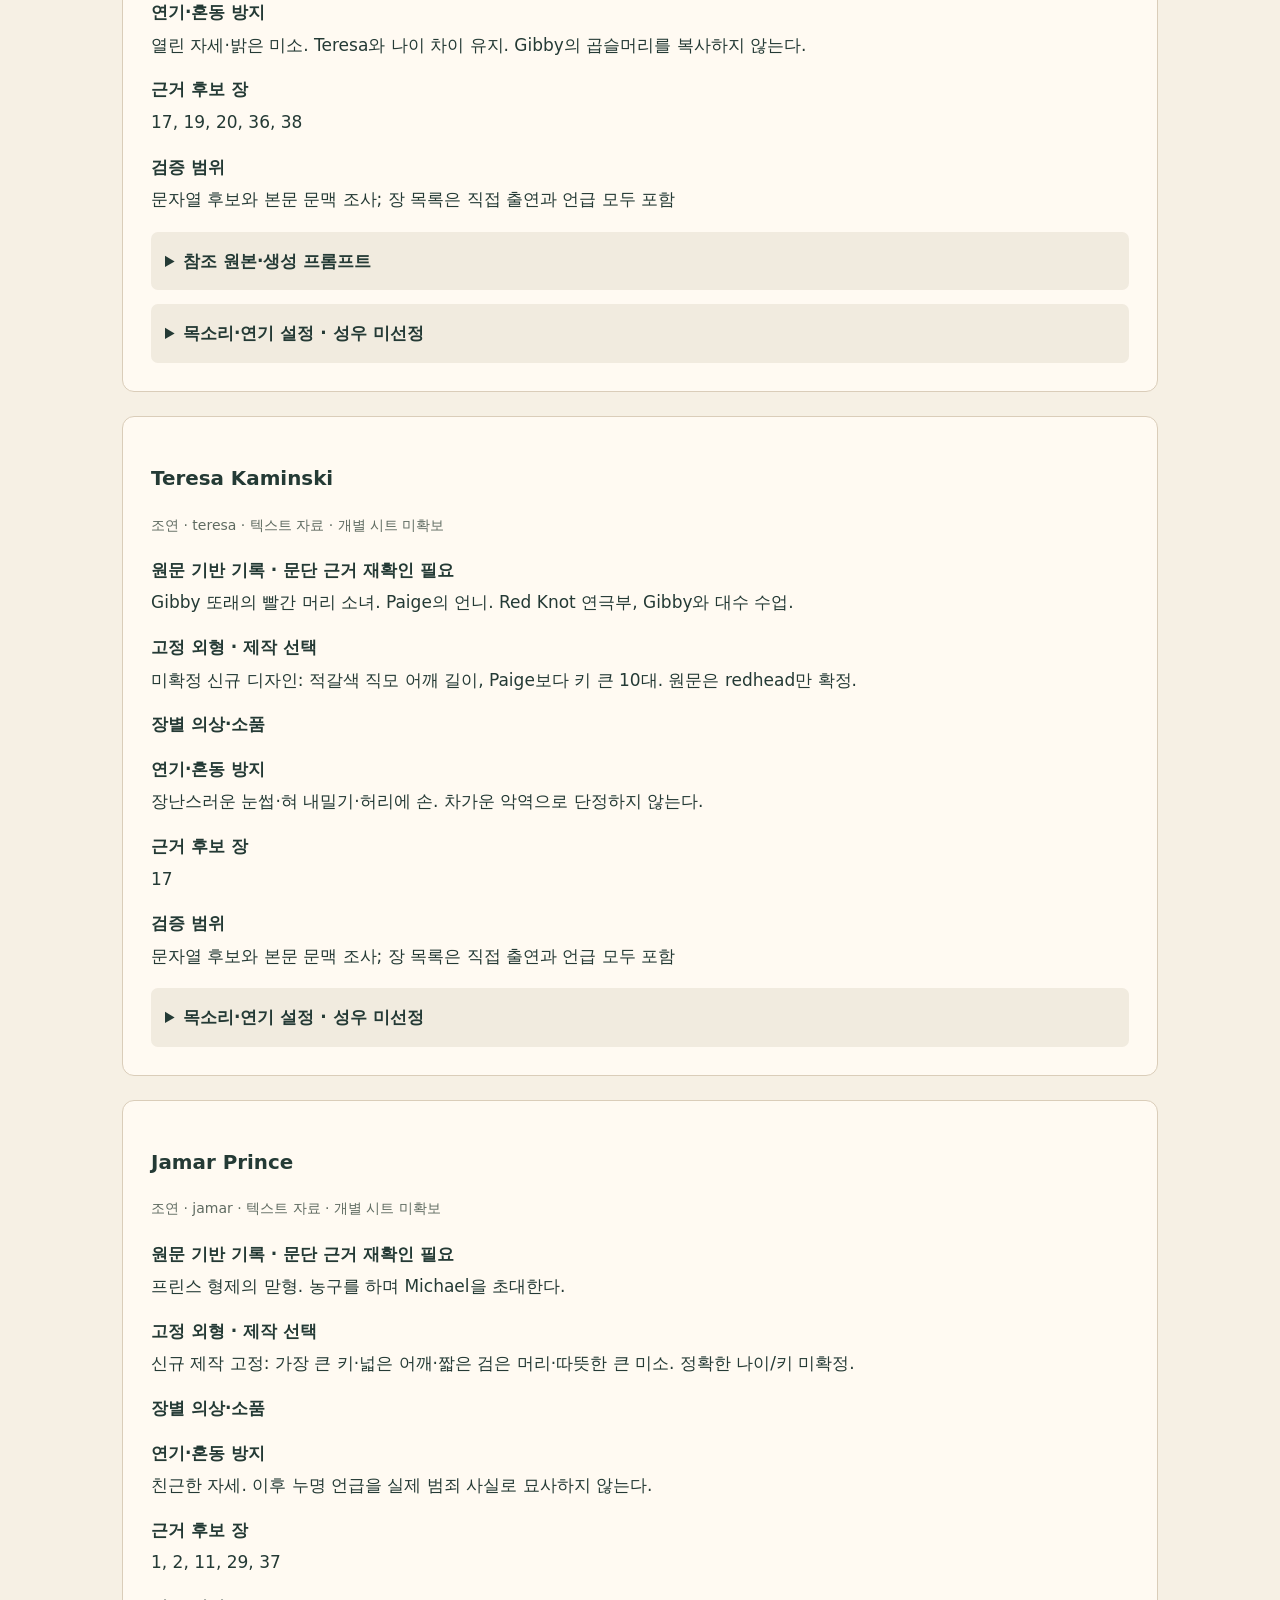
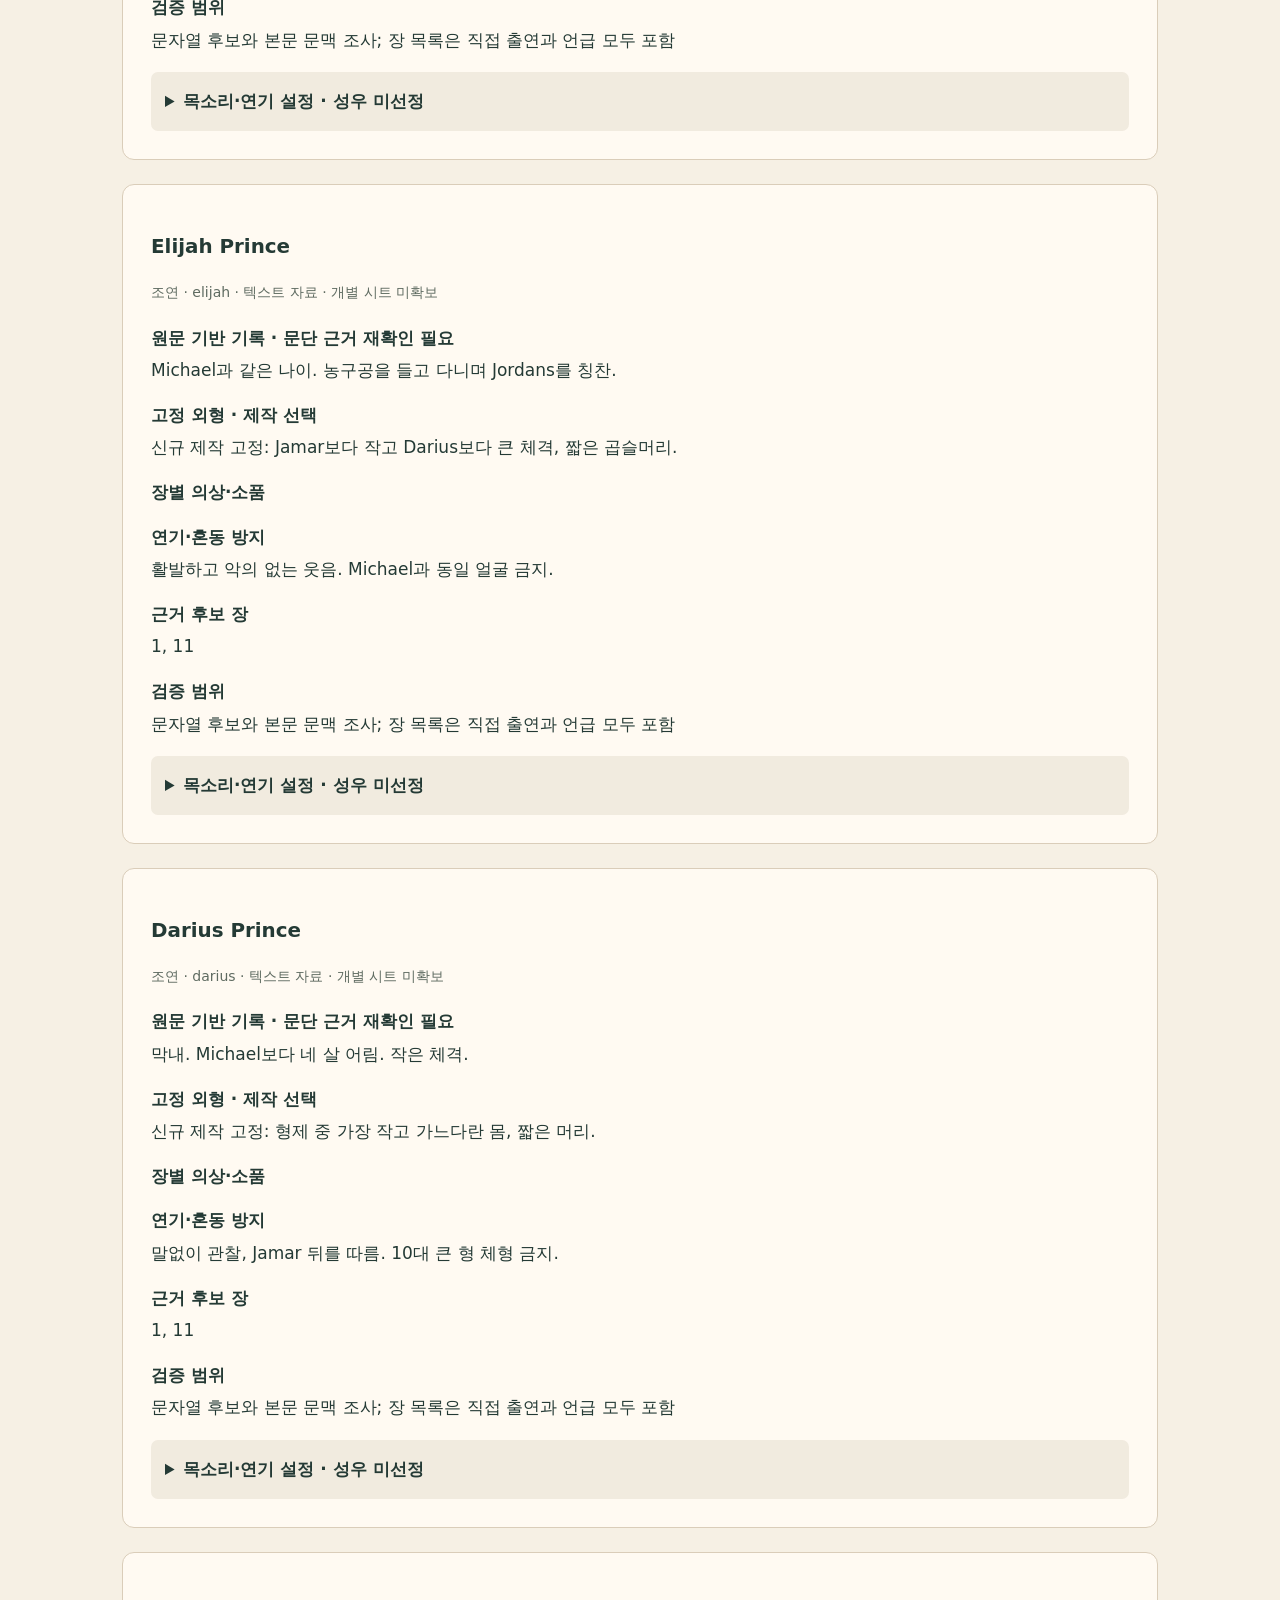
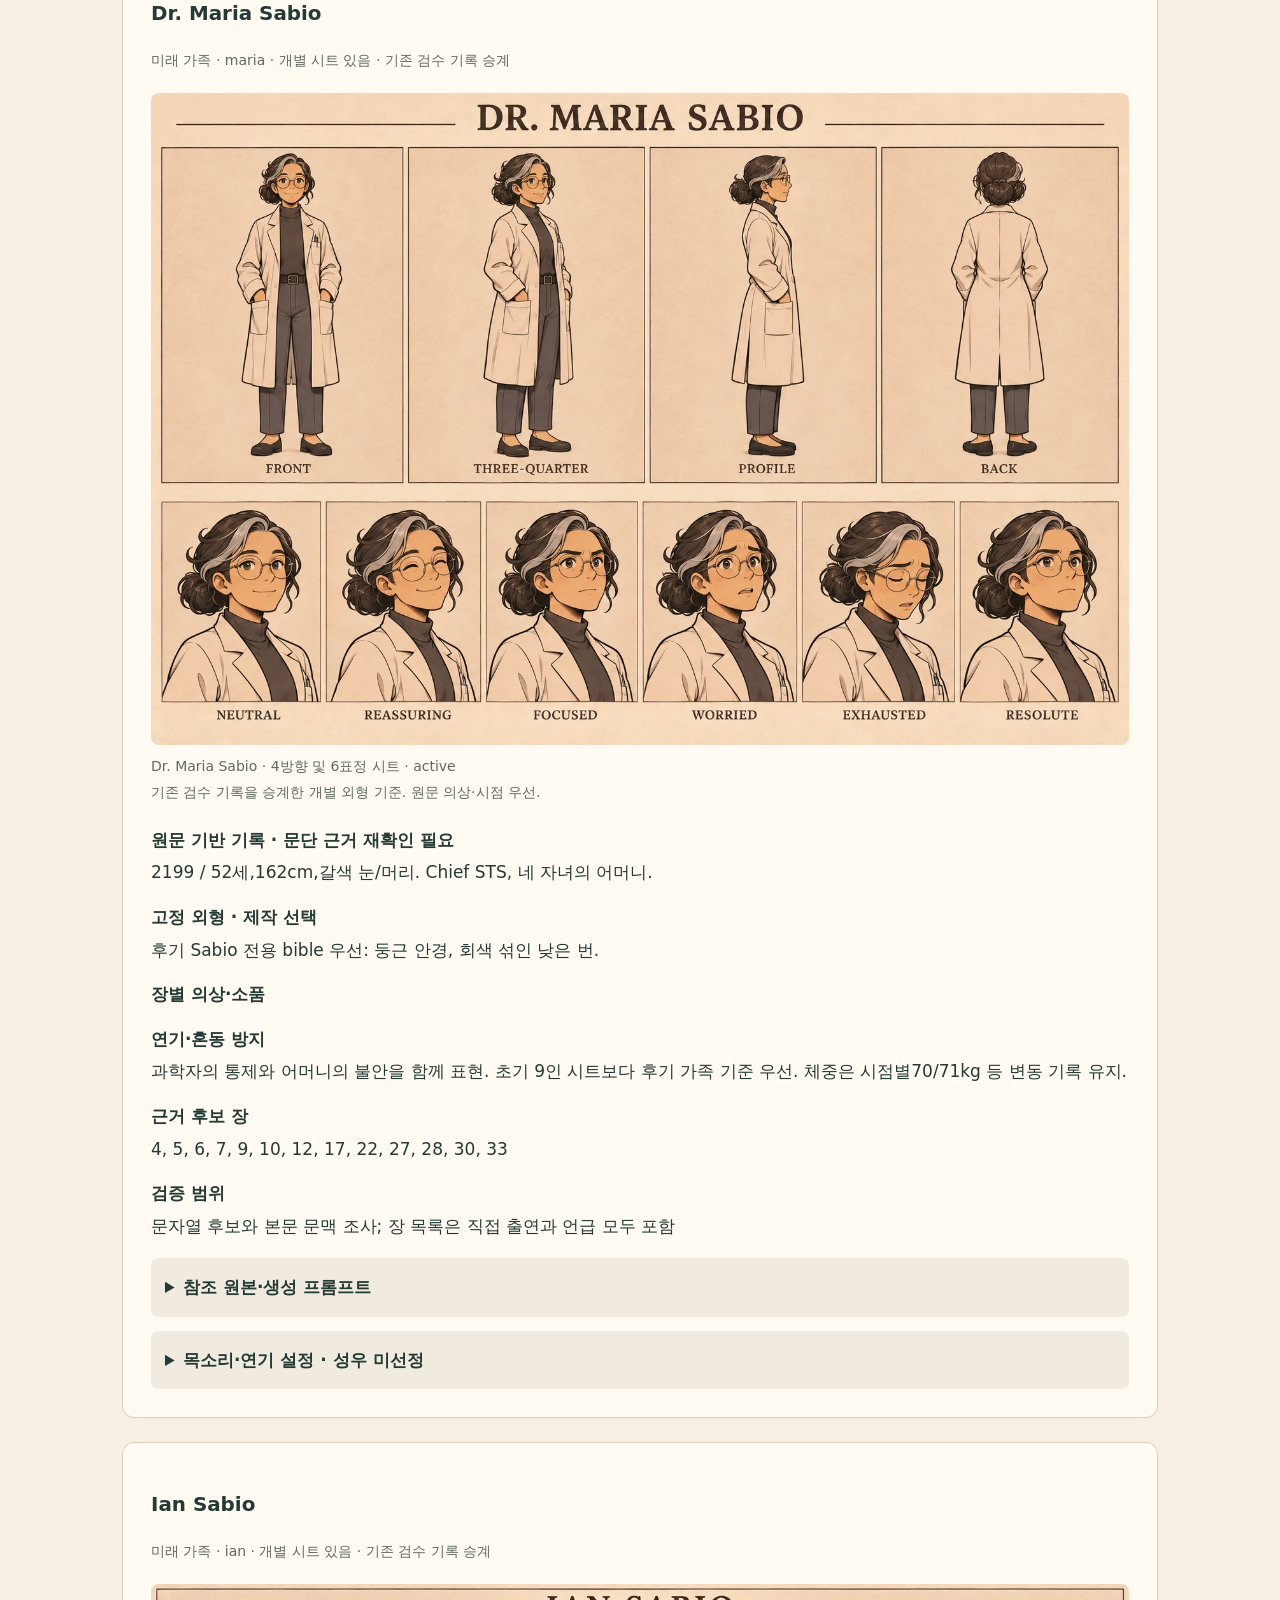
==== commit c8972a48: "Unify character environment and voice references across all volumes" ====
--- a/character-sheets.html
+++ b/character-sheets.html
@@ -1 +1 @@
-<!doctype html><html lang="ko"><head><meta charset="utf-8"><meta name="viewport" content="width=device-width,initial-scale=1"><title>개별 캐릭터 시트 · The First State of Being</title><style>body{margin:0;background:#f6f0e4;color:#243a35;font:17px/1.7 system-ui,sans-serif}main{max-width:1200px;margin:auto;padding:24px 18px}nav{display:flex;flex-wrap:wrap;gap:10px}a{color:#85523a}h1{font-size:clamp(28px,5vw,46px);line-height:1.3}.notice{background:#fff4d7;padding:18px;border-left:4px solid #b76a49}.index a{padding:6px 10px;background:#fffaf2;border-radius:6px}article{margin:28px 0;padding:18px;background:#fffaf2;border-radius:12px;scroll-margin-top:20px}img{display:block;width:100%;height:auto;border-radius:8px}pre{white-space:pre-wrap;overflow-wrap:anywhere;font:14px/1.7 monospace}summary{cursor:pointer}article p{max-width:80ch}</style></head><body><main><nav><a href="characters.html">전체 인물·음성 설정</a><a href="index.html">1–17장</a><a href="https://kingspledu.github.io/the-first-state-of-being-18-28-reader/">18–28장</a><a href="https://kingspledu.github.io/the-first-state-of-being-29-38-reader/">29–39장</a><a href="character-sheets.json">생성 프롬프트 JSON</a></nav><h1>개별 캐릭터 시트</h1><p>기존 삽화의 외형을 이어받은 11명 · 2026-11-22</p><p class="notice">각 시트는 한 인물의 정면·사선·측면·후면과 표정 6종을 담습니다. 장면 생성 시 해당 인물의 시트를 이미지 참조로 첨부하고, 원문의 의상과 시간대·질병 상태를 별도로 지정합니다. Bex는 후기 가족 마스터의 라벤더 의상이 우선입니다. 언급만 있거나 기존 외형을 식별할 수 없는 인물은 임의로 기존 인물과 연결하지 않았습니다.</p><details><summary>기존 삽화 검토 범위와 한계</summary><p>18–28장과29–39장 자산의 그리드·마스터·개별 PNG를 축소 모음으로 검토하고, 9인 마스터와 Sabio 가족 마스터를 원본으로 확인했습니다. 작은 패널의 모든 세부와 원문 삽입 위치를 전수 검수했다는 뜻은 아닙니다. 이 페이지는 식별 가능한 기존 11명의 외형 기준을 정리합니다. 41개 인물/역할 전체의 이미지 시트가 완성된 것은 아닙니다.</p></details><nav class="index"><a href="#michael">Michael Rosario</a><a href="#ridge">Ridge Sabio</a><a href="#gibby">Elizabeth “Gibby” Gibson</a><a href="#rosario">Ms. Rosario</a><a href="#mosley">Mr. Mosley</a><a href="#beejee">Beejee Gibson</a><a href="#paige">Paige Kaminski</a><a href="#maria">Dr. Maria Sabio</a><a href="#ian">Ian Sabio</a><a href="#shale">Shale Sabio</a><a href="#bex">Bex Sabio</a></nav><article id="michael"><h2>Michael Rosario</h2><p>짙은 짧은 헝클어진 머리, 큰 갈색 눈, 작고 마른 체형. 기존 마스터의 얼굴·피부색을 기준으로 고정.</p><a href="assets/character-sheets/michael-v1.png"><img src="assets/character-sheets/michael-v1.webp" alt="Michael Rosario 캐릭터 시트" width="1536" height="1024" loading="lazy"></a><p><a href="characters.html#michael">원문 근거·시점별 의상·오디오 연기 설정</a> · <a href="assets/character-sheets/michael-v1.png">PNG 원본</a></p><details><summary>생성 프롬프트</summary><pre>Create an individual production CHARACTER MODEL SHEET for MICHAEL ROSARIO from The First State of Being. Reference image is the EXISTING illustrated cast master: copy ONLY the boy at top left, preserving exactly his face, warm skin tone, messy short dark brown hair, large brown eyes, small slim 12-year-old proportions, navy open hoodie over cream/navy horizontal striped tee, worn blue jeans and white sneakers. Do not copy any other character. Warm paper background, clear rounded dark ink lines, restrained warm pastel graphic novel colors, subtle paper grain exactly matching reference, no photorealism. Landscape professional sheet: upper row four equally scaled FULL BODY turnaround views front, three-quarter, profile, back; lower row six head expressions neutral, shy smile, anxious, surprised, sad, determined. Same single boy consistent across all ten drawings; keep all feet and hair inside canvas, ample margins. Small accurate heading MICHAEL ROSARIO and small view labels only. No story scenes, no speech balloons, no other person, no props obscuring anatomy. Clean separated layout without grid lines crossing figures.</pre></details></article><article id="ridge"><h2>Ridge Sabio</h2><p>슬림한 긴 얼굴, 짙은 갈색 웨이브 머리. Michael보다 키가 크고 성숙하되 성인처럼 그리지 않는다.</p><a href="assets/character-sheets/ridge-v1.png"><img src="assets/character-sheets/ridge-v1.webp" alt="Ridge Sabio 캐릭터 시트" width="1536" height="1024" loading="lazy"></a><p><a href="characters.html#ridge">원문 근거·시점별 의상·오디오 연기 설정</a> · <a href="assets/character-sheets/ridge-v1.png">PNG 원본</a></p><details><summary>생성 프롬프트</summary><pre>Individual character model sheet RIDGE SABIO. Reference image cast master: ONLY top middle boy is Ridge. Preserve his exact long narrow teenage face, brown eyes, wavy dark brown ear-length hair, slim16-year-old172cm proportions and warm light skin. Cream high-neck zipped future jumpsuit with dark grey shoulder and elbow patches, belt and cargo pockets, simple grey shoes. Match reference warm paper ink/pastel graphic novel style. Landscape sheet, four full body front/three-quarter/profile/back views across top all same scale entire feet visible; six bust expressions neutral, curious smile, worried, surprised, exhausted/ill, determined below. Same single character in all views. Heading RIDGE SABIO, small view labels. No other people, no props, ample clear margins, no lines crossing drawings. Do not copy Michael's small child's face. Ill expression changes pallor/eyelids only not facial structure.</pre></details></article><article id="gibby"><h2>Elizabeth “Gibby” Gibson</h2><p>기존 마스터의 짙은 곱슬머리·갈색 눈·중간 피부톤. Michael의 어머니와 머리 모양을 혼동하지 않는다.</p><a href="assets/character-sheets/gibby-v1.png"><img src="assets/character-sheets/gibby-v1.webp" alt="Elizabeth “Gibby” Gibson 캐릭터 시트" width="1536" height="1024" loading="lazy"></a><p><a href="characters.html#gibby">원문 근거·시점별 의상·오디오 연기 설정</a> · <a href="assets/character-sheets/gibby-v1.png">PNG 원본</a></p><details><summary>생성 프롬프트</summary><pre>Individual character model sheet ELIZABETH 'GIBBY' GIBSON. Reference cast master: use ONLY top-right girl. Preserve exact warm medium tan skin, brown eyes, dark voluminous curly high ponytail with loose face framing curls,16-year-old slim teenage proportions, friendly expressive face. Rust/brown plaid open overshirt rolled sleeves over cream tee, high-waisted blue jeans black belt, small beaded necklace and small earrings, simple canvas shoes. Same reference warm paper clean dark ink pastel middle-grade graphic novel style. Landscape sheet upper row4full body views FRONT,THREE-QUARTER,PROFILE,BACK all at same scale feet fully visible. Lower row6bust expressions NEUTRAL,WARM SMILE,SKEPTICAL,WORRIED,STARTLED,DETERMINED. Same single person consistent across all views. Heading GIBBY GIBSON. No other people/story scenes, ample margins, no grid lines crossing bodies. Don't give her Rosario's low bun or Paige's straight hair.</pre></details></article><article id="rosario"><h2>Ms. Rosario</h2><p>짙은 머리 낮은 포니테일, 피곤하지만 따뜻한 눈. 기존 마스터의 얼굴과 피부톤 유지.</p><a href="assets/character-sheets/rosario-v1.png"><img src="assets/character-sheets/rosario-v1.webp" alt="Ms. Rosario 캐릭터 시트" width="1536" height="1024" loading="lazy"></a><p><a href="characters.html#rosario">원문 근거·시점별 의상·오디오 연기 설정</a> · <a href="assets/character-sheets/rosario-v1.png">PNG 원본</a></p><details><summary>생성 프롬프트</summary><pre>Individual production character model sheet MS. ROSARIO. Use ONLY middle-left mother in reference cast master. Exact same warm skin, dark hair low loose bun with swept strands, warm tired brown eyes, gentle slender adult face, small gold hoop earrings, burgundy cardigan rolled sleeves over cream floral blouse, charcoal trousers black belt, practical brown flats. Preserve face and age, don't turn her elderly or into Gibby. Reference warm paper clear ink pastel graphic novel style. Landscape: top4full-body front,three-quarter,profile,back all same scale feet visible; bottom6head expressions neutral,gentle smile,tired,worried,tearful,firm. Same one person throughout. Heading MS. ROSARIO. Ample margins no overlapping drawings,no other people,no scene backgrounds.</pre></details></article><article id="mosley"><h2>Mr. Mosley</h2><p>회색 짧은 머리·콧수염, 주름진 따뜻한 얼굴, 갈색 피부. 기존 마스터 기준.</p><a href="assets/character-sheets/mosley-v1.png"><img src="assets/character-sheets/mosley-v1.webp" alt="Mr. Mosley 캐릭터 시트" width="1536" height="1024" loading="lazy"></a><p><a href="characters.html#mosley">원문 근거·시점별 의상·오디오 연기 설정</a> · <a href="assets/character-sheets/mosley-v1.png">PNG 원본</a></p><details><summary>생성 프롬프트</summary><pre>Individual character model sheet MR. MOSLEY. Use ONLY elderly man middle-center of reference cast master. Preserve exact warm brown skin, short curly grey hair, thick grey moustache, kindly lined round face, stocky older man's build. Grey-blue work coveralls rolled to forearms and scattered dried beige paint stains, practical brown work shoes. Same warm paper clean ink pastel middle-grade graphic novel style as reference. Landscape professional sheet top4full-body FRONT,THREE-QUARTER,PROFILE,BACK same scale feet visible; bottom6bust expressions NEUTRAL,KIND SMILE,AMUSED,CONCERNED,TIRED,REFLECTIVE. Same one man all views, consistent age face hair workwear. Heading MR. MOSLEY. No scene,no other people,no medical props,ample margins.</pre></details></article><article id="beejee"><h2>Beejee Gibson</h2><p>짧은 짙은 머리, 넓은 어깨·큰 근육질 체형. 기존 마스터의 피부색 유지.</p><a href="assets/character-sheets/beejee-v1.png"><img src="assets/character-sheets/beejee-v1.webp" alt="Beejee Gibson 캐릭터 시트" width="1536" height="1024" loading="lazy"></a><p><a href="characters.html#beejee">원문 근거·시점별 의상·오디오 연기 설정</a> · <a href="assets/character-sheets/beejee-v1.png">PNG 원본</a></p><details><summary>생성 프롬프트</summary><pre>Individual character model sheet BEEJEE GIBSON. Copy ONLY middle-right young man in reference cast master:19-year-old broad muscular build, medium brown skin, short very dark close-cut hair, brown eyes, strong neck, friendly rounded face. Oversized charcoal T-shirt with cream undershirt hem, olive cargo pants, dark casual shoes. Preserve exact existing illustration face and proportions; must be broader than slim Ridge. Same warm paper clear rounded ink pastel graphic novel style. Landscape upper4full-body front,three-quarter,profile,back same scale feet visible; lower6bust expressions neutral,casual smile,amused,skeptical,angry,concerned. One identical character across all views. Heading BEEJEE GIBSON,small view labels,ample margins,no other people,no story background.</pre></details></article><article id="paige"><h2>Paige Kaminski</h2><p>마스터의 밝은 갈색 긴 머리·큰 미소. 정확한 나이와 눈 색은 미확정; Michael 또래로 표현.</p><a href="assets/character-sheets/paige-v1.png"><img src="assets/character-sheets/paige-v1.webp" alt="Paige Kaminski 캐릭터 시트" width="1536" height="1024" loading="lazy"></a><p><a href="characters.html#paige">원문 근거·시점별 의상·오디오 연기 설정</a> · <a href="assets/character-sheets/paige-v1.png">PNG 원본</a></p><details><summary>생성 프롬프트</summary><pre>Individual character model sheet PAIGE KAMINSKI. Use ONLY bottom-left girl in reference cast master. Preserve exact freckled light warm skin, long light-brown hair with bangs and small pale hair clip, large eyes, cheerful open smile, slender young seventh-grade proportions (Michael's peer; NOT adult). Cream daisy ringer T-shirt with burgundy collar/sleeve edges, checked shirt tied round waist, blue jeans,beaded necklace,simple canvas shoes. Reference warm paper clear ink pastel graphic novel style. Landscape upper4full-body front,three-quarter,profile,back same scale feet visible; lower6bust neutral,bright smile,amused,curious,worried,surprised. Same one girl throughout. Heading PAIGE KAMINSKI small labels ample margins,no other person,no story background. Don't give her Gibby's curly ponytail.</pre></details></article><article id="maria"><h2>Dr. Maria Sabio</h2><p>후기 Sabio 전용 bible 우선: 둥근 안경, 회색 섞인 낮은 번.</p><a href="assets/character-sheets/maria-v1.png"><img src="assets/character-sheets/maria-v1.webp" alt="Dr. Maria Sabio 캐릭터 시트" width="1536" height="1024" loading="lazy"></a><p><a href="characters.html#maria">원문 근거·시점별 의상·오디오 연기 설정</a> · <a href="assets/character-sheets/maria-v1.png">PNG 원본</a></p><details><summary>생성 프롬프트</summary><pre>Individual production character model sheet DR. MARIA SABIO. Reference is existing Sabio family master: copy ONLY top row Maria. Exactly preserve52-year-old slender162cm adult woman,warm light skin,brown eyes,round thin glasses,dark brown hair with distinctive grey forelock in low bun,lined gentle academic face. White lab coat over charcoal turtleneck,grey trousers black belt,black flats. Same warm paper ink pastel graphic novel style. Landscape upper4full-body FRONT,THREE-QUARTER,PROFILE,BACK at same scale feet visible; lower6bust NEUTRAL,REASSURING,FOCUSED,WORRIED,EXHAUSTED,RESOLUTE. Same single woman all views. Heading DR. MARIA SABIO. Keep glasses and grey streak all views,don't borrow Ms.Rosario face. No other people,no scene,ample margins.</pre></details></article><article id="ian"><h2>Ian Sabio</h2><p>후기 bible: 짧은 옆가르마, 가장 큰 키.</p><a href="assets/character-sheets/ian-v1.png"><img src="assets/character-sheets/ian-v1.webp" alt="Ian Sabio 캐릭터 시트" width="1536" height="1024" loading="lazy"></a><p><a href="characters.html#ian">원문 근거·시점별 의상·오디오 연기 설정</a> · <a href="assets/character-sheets/ian-v1.png">PNG 원본</a></p><details><summary>생성 프롬프트</summary><pre>Individual production character model sheet IAN SABIO. Reference family master: use ONLY SECOND ROW young man. Preserve exact18-year-old182cm tall slim build,light warm skin,brown eyes,short neatly side-parted brown hair,calm slender face. Teal high-neck zip research jacket with light grey shoulder panels,pale piping,grey trousers,dark low shoes. Same warm paper clean ink pastel graphic novel style. Landscape top4full-body FRONT,THREE-QUARTER,PROFILE,BACK same scale entire feet visible; bottom6bust NEUTRAL,SMILE,FOCUSED,WORRIED,SURPRISED,RESOLUTE. Same single Ian all10drawings,don't give him Ridge's longer waves or Shale's blue eyes/rust jacket. Heading IAN SABIO,small view labels,ample margins,no other people,no scene.</pre></details></article><article id="shale"><h2>Shale Sabio</h2><p>후기 bible: 질감 있는 짧은 머리.</p><a href="assets/character-sheets/shale-v1.png"><img src="assets/character-sheets/shale-v1.webp" alt="Shale Sabio 캐릭터 시트" width="1536" height="1024" loading="lazy"></a><p><a href="characters.html#shale">원문 근거·시점별 의상·오디오 연기 설정</a> · <a href="assets/character-sheets/shale-v1.png">PNG 원본</a></p><details><summary>생성 프롬프트</summary><pre>Individual production character model sheet SHALE SABIO. Reference Sabio family master: copy ONLY THIRD ROW young man. Preserve exact17-year-old181cm slim teenage build,warm light skin,BLUE eyes,short textured tousled brown hair,more energetic angular face than Ian. Rust orange high-neck zipped research jacket lightgrey shoulder panels/piping,grey trousers,dark shoes. Same existing warm paper clean ink pastel graphic novel style. Landscape upper4full-body front,three-quarter,profile,back at same scale all feet visible; lower6bust neutral,confident smile,teasing,annoyed,worried,determined. Heading SHALE SABIO smalllabels amplemargins,no other people,no scenes. Same one person across all views. Don't turn hair into Ridge's long waves or eyesbrown or jacket teal.</pre></details></article><article id="bex"><h2>Bex Sabio</h2><p>후기 bible: 턱선 길이 보브, 가족 중 작은 체구.</p><a href="assets/character-sheets/bex-v1.png"><img src="assets/character-sheets/bex-v1.webp" alt="Bex Sabio 캐릭터 시트" width="1536" height="1024" loading="lazy"></a><p><a href="characters.html#bex">원문 근거·시점별 의상·오디오 연기 설정</a> · <a href="assets/character-sheets/bex-v1.png">PNG 원본</a></p><details><summary>생성 프롬프트</summary><pre>Individual production character model sheet BEX SABIO. Reference Sabio family master: copy ONLY FOURTH/BOTTOM ROW character. Preserve exact14-year-old148cm small slender nonbinary teenager,light warm skin,BLUE eyes,chin-length straight brown bob parted to side,soft youthful face. Lavender high-neck zip research jacket with light grey shoulder panels,pale piping,grey trousers,cream low sneakers. Same reference warm paper rounded dark ink pastel graphic novel style. Landscape top4full-body FRONT,THREE-QUARTER,PROFILE,BACK same scale all feet visible; bottom6bust NEUTRAL,SMILE,ANALYTICAL,SKEPTICAL,WORRIED,SURPRISED. Same one person across all views,don't adultify,don't add gender stereotypes,don't substitute early white jumpsuit. Heading BEX SABIO,small view labels,ample margins,no other people or scenes.</pre></details></article><p><a href="characters.html">전체 캐릭터 일관성 자료로 돌아가기</a></p></main></body></html>+<!doctype html><html lang="ko"><head><meta charset="utf-8"><meta name="viewport" content="width=device-width,initial-scale=1"><title>통합 일관성 자료로 이동</title><link rel="canonical" href="https://kingspledu.github.io/the-first-state-of-being-1-17-reader/resources.html"><noscript><meta http-equiv="refresh" content="0;url=https://kingspledu.github.io/the-first-state-of-being-1-17-reader/resources.html#cast"></noscript></head><body><main><h1>일관성 자료가 통합되었습니다</h1><p>전 장 공통 페이지에서 인물·시트·배경·성우 설정을 확인할 수 있습니다.</p><p><a id="destination" href="https://kingspledu.github.io/the-first-state-of-being-1-17-reader/resources.html#cast">통합 자료 열기</a></p></main><script>const aliases={'audio-personas':'voices','search':'cast','count':'cast'};const raw=location.hash.slice(1);const safe=/^[a-z][a-z0-9-]*$/.test(raw)?raw:'';const target="https://kingspledu.github.io/the-first-state-of-being-1-17-reader/resources.html"+'#'+(aliases[safe]||safe||"cast");document.getElementById('destination').href=target;location.replace(target);</script></body></html>
